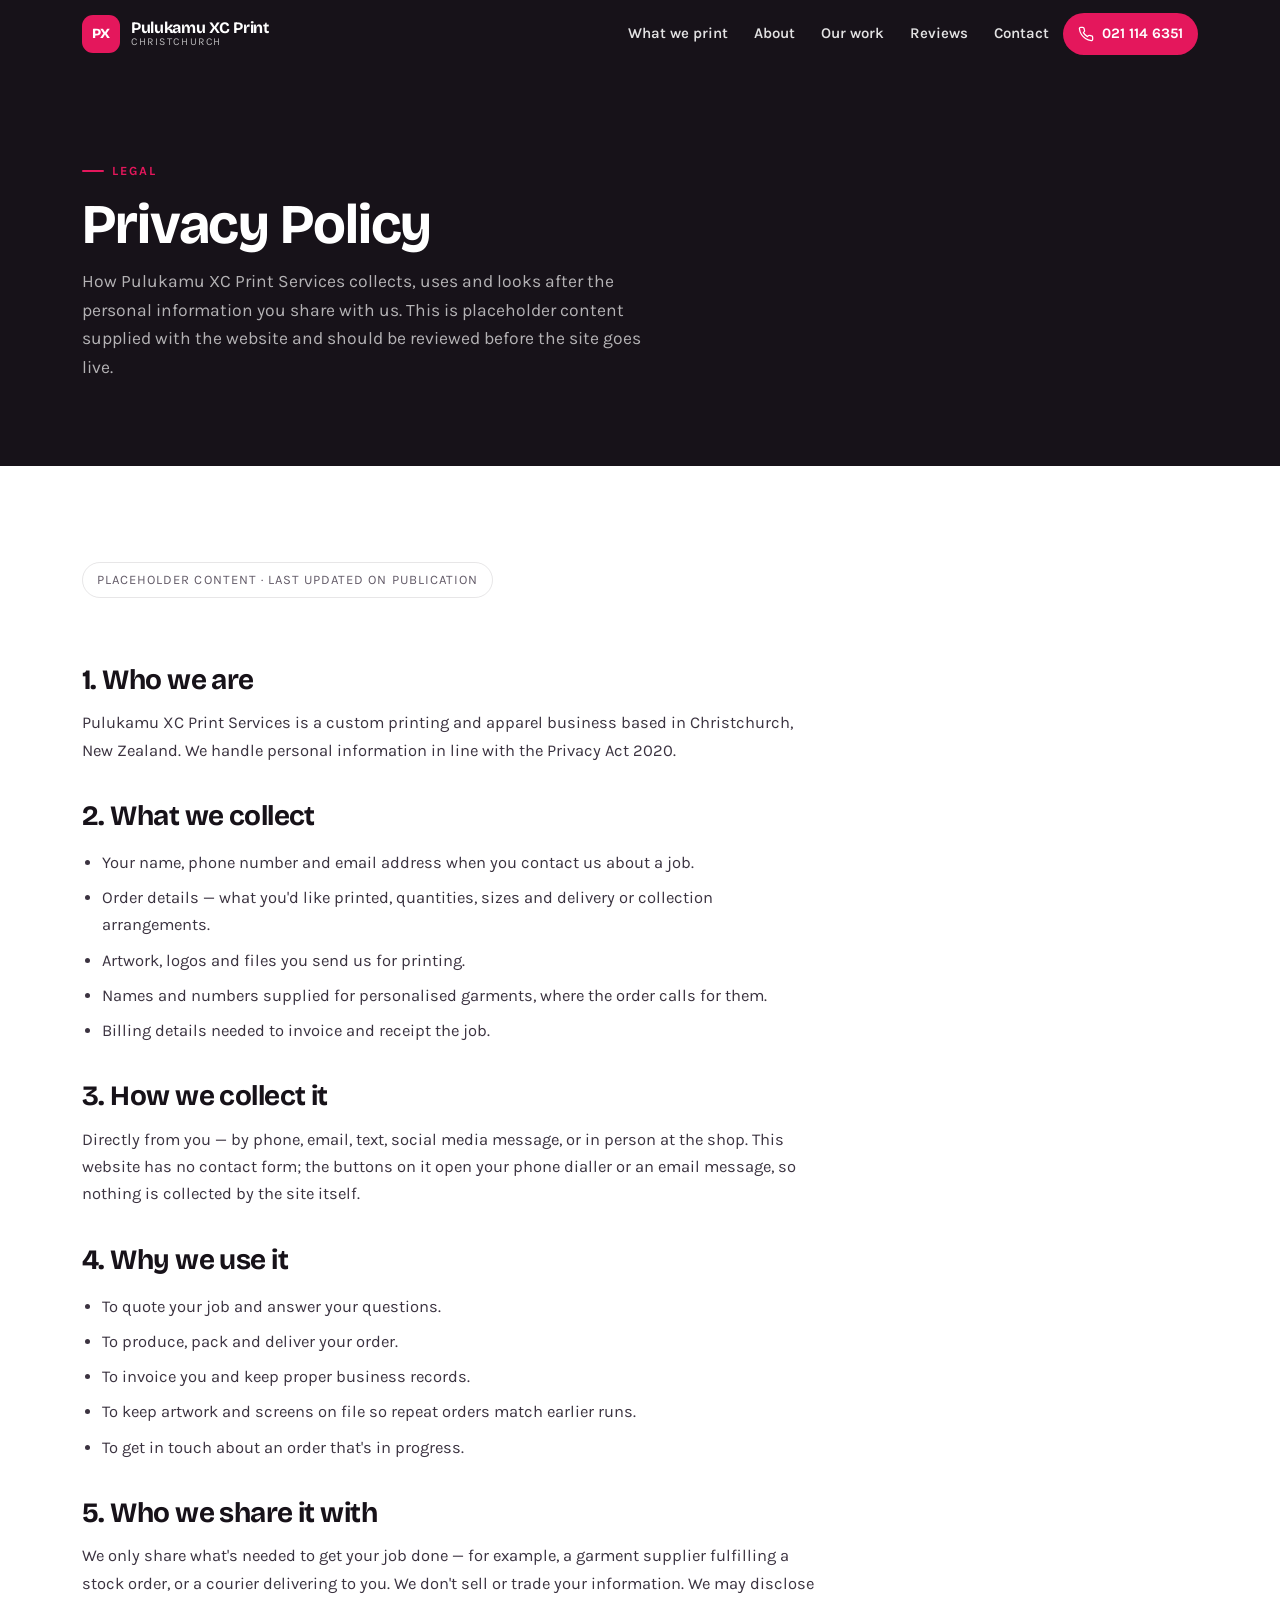
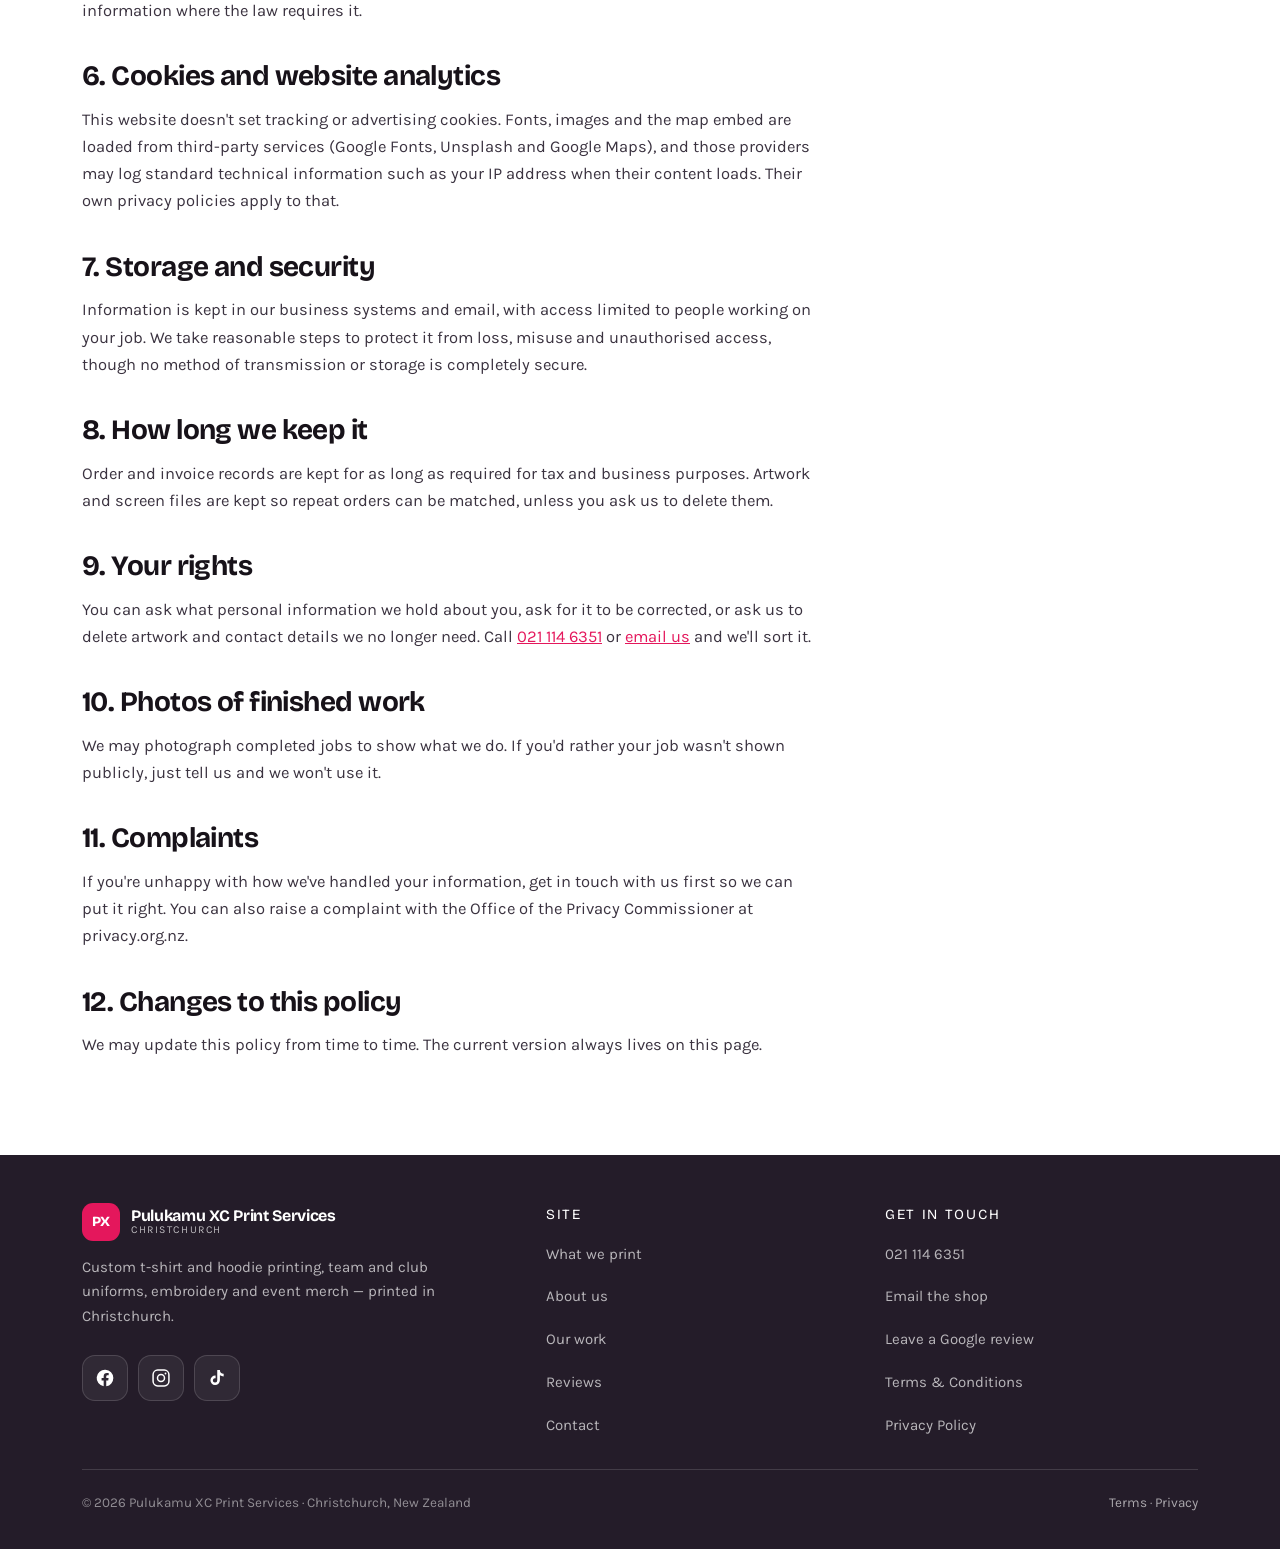
==== privacy.html @ b186e73e "Initial build: Pulukamu XC Print Services" ====
<!DOCTYPE html>
<html lang="en-NZ">
<head>
<meta charset="utf-8">
<meta name="viewport" content="width=device-width, initial-scale=1">
<title>Privacy Policy | Pulukamu XC Print Services, Christchurch</title>
<meta name="description" content="How Pulukamu XC Print Services in Christchurch collects, uses and looks after your personal information.">
<meta name="theme-color" content="#171219">
<meta name="robots" content="noindex">
<link rel="icon" href="data:image/svg+xml,%3Csvg xmlns='http://www.w3.org/2000/svg' viewBox='0 0 64 64'%3E%3Crect width='64' height='64' rx='16' fill='%23E4175C'/%3E%3Ctext x='32' y='41' font-family='Georgia,serif' font-size='26' font-weight='700' fill='white' text-anchor='middle'%3EPX%3C/text%3E%3C/svg%3E">
<link rel="preconnect" href="https://fonts.googleapis.com">
<link rel="preconnect" href="https://fonts.gstatic.com" crossorigin>
<link href="https://fonts.googleapis.com/css2?family=Bricolage+Grotesque:opsz,wght@12..96,600;12..96,700;12..96,800&family=Karla:wght@400;500;600;700&display=swap" rel="stylesheet">
<link rel="stylesheet" href="styles.css">
<noscript><style>#intro{display:none}.reveal{opacity:1!important;transform:none!important}</style></noscript>
</head>
<body>

<div id="intro" aria-hidden="true">
  <div class="intro__mark">
    <span class="brand__mark">PX</span>
    <span>Pulukamu XC Print Services</span>
  </div>
  <div class="intro__bar"></div>
</div>

<header class="nav">
  <div class="nav__inner">
    <a class="brand" href="index.html">
      <span class="brand__mark">PX</span>
      <span class="brand__txt">
        <span class="brand__name">Pulukamu XC Print</span>
        <span class="brand__sub">Christchurch</span>
      </span>
    </a>
    <span class="nav__spacer"></span>
    <nav class="nav__links" aria-label="Main">
      <a href="index.html#services">What we print</a>
      <a href="index.html#about">About</a>
      <a href="index.html#work">Our work</a>
      <a href="index.html#reviews">Reviews</a>
      <a href="index.html#contact">Contact</a>
    </nav>
    <a class="nav__call" href="tel:+6421146351" aria-label="Call Pulukamu XC Print Services on 021 114 6351">
      <svg viewBox="0 0 24 24" fill="none" stroke="currentColor" stroke-width="1.9" stroke-linecap="round" stroke-linejoin="round" aria-hidden="true"><path d="M22 16.9v3a2 2 0 0 1-2.2 2 19.8 19.8 0 0 1-8.6-3.1 19.5 19.5 0 0 1-6-6A19.8 19.8 0 0 1 2.1 4.2 2 2 0 0 1 4.1 2h3a2 2 0 0 1 2 1.7c.1 1 .4 1.9.7 2.8a2 2 0 0 1-.5 2.1L8.1 9.9a16 16 0 0 0 6 6l1.3-1.3a2 2 0 0 1 2.1-.4c.9.3 1.8.6 2.8.7a2 2 0 0 1 1.7 2z"/></svg>
      <span>021 114 6351</span>
    </a>
    <button class="burger" type="button" aria-label="Open menu" aria-expanded="false" aria-controls="mobile-menu">
      <svg class="icon-open" viewBox="0 0 24 24" fill="none" stroke="currentColor" stroke-width="2" stroke-linecap="round" aria-hidden="true"><path d="M3 6h18M3 12h18M3 18h18"/></svg>
      <svg class="icon-close" viewBox="0 0 24 24" fill="none" stroke="currentColor" stroke-width="2" stroke-linecap="round" aria-hidden="true"><path d="M18 6 6 18M6 6l12 12"/></svg>
    </button>
  </div>
</header>

<div class="mobile-menu" id="mobile-menu">
  <a class="mm-link" href="index.html#services">What we print</a>
  <a class="mm-link" href="index.html#about">About</a>
  <a class="mm-link" href="index.html#work">Our work</a>
  <a class="mm-link" href="index.html#reviews">Reviews</a>
  <a class="mm-link" href="index.html#contact">Contact</a>
  <a class="btn btn--accent btn--block" href="tel:+6421146351">Call 021 114 6351</a>
</div>

<main>
  <section class="page-head">
    <div class="wrap">
      <span class="eyebrow">Legal</span>
      <h1>Privacy Policy</h1>
      <p>How Pulukamu XC Print Services collects, uses and looks after the personal information you share with us. This is placeholder content supplied with the website and should be reviewed before the site goes live.</p>
    </div>
  </section>

  <section class="section section--paper">
    <div class="wrap">
      <div class="prose">
        <span class="updated">Placeholder content &middot; last updated on publication</span>

        <h2>1. Who we are</h2>
        <p>Pulukamu XC Print Services is a custom printing and apparel business based in Christchurch, New Zealand. We handle personal information in line with the Privacy Act 2020.</p>

        <h2>2. What we collect</h2>
        <ul>
          <li>Your name, phone number and email address when you contact us about a job.</li>
          <li>Order details — what you'd like printed, quantities, sizes and delivery or collection arrangements.</li>
          <li>Artwork, logos and files you send us for printing.</li>
          <li>Names and numbers supplied for personalised garments, where the order calls for them.</li>
          <li>Billing details needed to invoice and receipt the job.</li>
        </ul>

        <h2>3. How we collect it</h2>
        <p>Directly from you — by phone, email, text, social media message, or in person at the shop. This website has no contact form; the buttons on it open your phone dialler or an email message, so nothing is collected by the site itself.</p>

        <h2>4. Why we use it</h2>
        <ul>
          <li>To quote your job and answer your questions.</li>
          <li>To produce, pack and deliver your order.</li>
          <li>To invoice you and keep proper business records.</li>
          <li>To keep artwork and screens on file so repeat orders match earlier runs.</li>
          <li>To get in touch about an order that's in progress.</li>
        </ul>

        <h2>5. Who we share it with</h2>
        <p>We only share what's needed to get your job done — for example, a garment supplier fulfilling a stock order, or a courier delivering to you. We don't sell or trade your information. We may disclose information where the law requires it.</p>

        <h2>6. Cookies and website analytics</h2>
        <p>This website doesn't set tracking or advertising cookies. Fonts, images and the map embed are loaded from third-party services (Google Fonts, Unsplash and Google Maps), and those providers may log standard technical information such as your IP address when their content loads. Their own privacy policies apply to that.</p>

        <h2>7. Storage and security</h2>
        <p>Information is kept in our business systems and email, with access limited to people working on your job. We take reasonable steps to protect it from loss, misuse and unauthorised access, though no method of transmission or storage is completely secure.</p>

        <h2>8. How long we keep it</h2>
        <p>Order and invoice records are kept for as long as required for tax and business purposes. Artwork and screen files are kept so repeat orders can be matched, unless you ask us to delete them.</p>

        <h2>9. Your rights</h2>
        <p>You can ask what personal information we hold about you, ask for it to be corrected, or ask us to delete artwork and contact details we no longer need. Call <a href="tel:+6421146351">021 114 6351</a> or <a href="#" data-gmail data-user="PulukamuXCPrintServices" data-domain="gmail.com" data-su="Privacy%20request" data-body="Hi%20Tevita%2C%0A%0A">email us</a> and we'll sort it.</p>

        <h2>10. Photos of finished work</h2>
        <p>We may photograph completed jobs to show what we do. If you'd rather your job wasn't shown publicly, just tell us and we won't use it.</p>

        <h2>11. Complaints</h2>
        <p>If you're unhappy with how we've handled your information, get in touch with us first so we can put it right. You can also raise a complaint with the Office of the Privacy Commissioner at privacy.org.nz.</p>

        <h2>12. Changes to this policy</h2>
        <p>We may update this policy from time to time. The current version always lives on this page.</p>
      </div>
    </div>
  </section>
</main>

<footer class="footer">
  <div class="wrap">
    <div class="footer__top">
      <div>
        <a class="brand" href="index.html">
          <span class="brand__mark">PX</span>
          <span class="brand__txt">
            <span class="brand__name">Pulukamu XC Print Services</span>
            <span class="brand__sub">Christchurch</span>
          </span>
        </a>
        <p class="footer__blurb">Custom t-shirt and hoodie printing, team and club uniforms, embroidery and event merch — printed in Christchurch.</p>
        <div class="socials">
          <a class="social" href="https://www.facebook.com/search/top?q=Pulukamu%20XC%20Print%20Services" target="_blank" rel="noopener" aria-label="Find Pulukamu XC Print Services on Facebook">
            <svg viewBox="0 0 24 24" fill="currentColor" aria-hidden="true"><path d="M22 12a10 10 0 1 0-11.6 9.9v-7H7.9V12h2.5V9.8c0-2.5 1.5-3.9 3.8-3.9 1.1 0 2.2.2 2.2.2v2.5h-1.3c-1.2 0-1.6.8-1.6 1.6V12h2.8l-.4 2.9h-2.4v7A10 10 0 0 0 22 12z"/></svg>
          </a>
          <a class="social" href="https://www.instagram.com/explore/search/keyword/?q=Pulukamu%20XC%20Print%20Services" target="_blank" rel="noopener" aria-label="Find Pulukamu XC Print Services on Instagram">
            <svg viewBox="0 0 24 24" fill="none" stroke="currentColor" stroke-width="1.8" stroke-linecap="round" stroke-linejoin="round" aria-hidden="true"><rect x="2.5" y="2.5" width="19" height="19" rx="5.5"/><circle cx="12" cy="12" r="4.2"/><circle cx="17.4" cy="6.6" r="1.1" fill="currentColor" stroke="none"/></svg>
          </a>
          <a class="social" href="https://www.tiktok.com/search?q=Pulukamu%20XC%20Print%20Services" target="_blank" rel="noopener" aria-label="Find Pulukamu XC Print Services on TikTok">
            <svg viewBox="0 0 24 24" fill="currentColor" aria-hidden="true"><path d="M16.6 5.8a4.9 4.9 0 0 1-1.1-3.3h-3.2v12.3a2.6 2.6 0 1 1-2-2.5V9.1a5.7 5.7 0 1 0 5.2 5.7v-6a8 8 0 0 0 4.5 1.4V7a4.8 4.8 0 0 1-3.4-1.2z"/></svg>
          </a>
        </div>
      </div>
      <div>
        <div class="footer__ttl">Site</div>
        <div class="footer__links">
          <a href="index.html#services">What we print</a>
          <a href="index.html#about">About us</a>
          <a href="index.html#work">Our work</a>
          <a href="index.html#reviews">Reviews</a>
          <a href="index.html#contact">Contact</a>
        </div>
      </div>
      <div>
        <div class="footer__ttl">Get in touch</div>
        <div class="footer__links">
          <a href="tel:+6421146351">021 114 6351</a>
          <a href="#" data-gmail data-user="PulukamuXCPrintServices" data-domain="gmail.com" data-su="Print%20job%20enquiry" data-body="Hi%20Tevita%2C%0A%0A">Email the shop</a>
          <a href="https://www.google.com/maps/search/?api=1&amp;query=Pulukamu%20XC%20Print%20Services%20Christchurch" target="_blank" rel="noopener">Leave a Google review</a>
          <a href="terms.html">Terms &amp; Conditions</a>
          <a href="privacy.html">Privacy Policy</a>
        </div>
      </div>
    </div>
    <div class="footer__bottom">
      <span>&copy; <span data-year>2026</span> Pulukamu XC Print Services &middot; Christchurch, New Zealand</span>
      <span><a href="terms.html">Terms</a> &middot; <a href="privacy.html">Privacy</a></span>
    </div>
  </div>
</footer>

<script src="script.js"></script>
</body>
</html>
---- styles.css ----
/* ==========================================================================
   Pulukamu XC Print Services — Christchurch
   Archetype: Fresh  ·  Fonts: Bricolage Grotesque + Karla  ·  Accent: ink magenta
   ========================================================================== */

:root {
  --ink:        #171219;
  --ink-2:      #241C29;
  --ink-3:      #342A39;
  --bone:       #F6F1EA;
  --paper:      #FFFFFF;
  --accent:     #E4175C;
  --accent-dk:  #B7104A;
  --accent-soft:rgba(228, 23, 92, 0.10);
  --muted:      #635B68;
  --muted-on-dk:rgba(255, 255, 255, 0.68);
  --line:       rgba(23, 18, 25, 0.10);
  --line-dk:    rgba(255, 255, 255, 0.14);
  --radius:     18px;
  --radius-sm:  12px;
  --radius-lg:  26px;
  --shadow:     0 1px 2px rgba(23,18,25,.04), 0 12px 32px -18px rgba(23,18,25,.28);
  --shadow-lg:  0 2px 4px rgba(23,18,25,.05), 0 34px 64px -30px rgba(23,18,25,.42);
  --maxw:       1180px;
  --nav-h:      68px;
  --ease:       cubic-bezier(.2,.7,.25,1);
}

*, *::before, *::after { box-sizing: border-box; }

html {
  scroll-behavior: smooth;
  scroll-padding-top: calc(var(--nav-h) + 12px);
  -webkit-text-size-adjust: 100%;
}

body {
  margin: 0;
  background: var(--bone);
  color: var(--ink);
  font-family: "Karla", "Helvetica Neue", Arial, sans-serif;
  font-size: 17px;
  line-height: 1.65;
  overflow-x: hidden;
  -webkit-font-smoothing: antialiased;
}

img {
  max-width: 100%;
  display: block;
  image-orientation: from-image;
}

a { color: inherit; }

h1, h2, h3, h4 {
  font-family: "Bricolage Grotesque", "Bricolage Grotesque Fallback", Georgia, serif;
  font-weight: 700;
  line-height: 1.06;
  letter-spacing: -0.02em;
  margin: 0 0 .5em;
  text-wrap: balance;
}

p { margin: 0 0 1.1em; }
p:last-child { margin-bottom: 0; }

.wrap {
  width: 100%;
  max-width: var(--maxw);
  margin-inline: auto;
  padding-inline: 20px;
}

.section { padding: 68px 0; }
.section--bone  { background: var(--bone); }
.section--paper { background: var(--paper); }
.section--ink   { background: var(--ink); color: #fff; }

.eyebrow {
  display: inline-flex;
  align-items: center;
  gap: 8px;
  font-size: 12.5px;
  font-weight: 700;
  letter-spacing: .16em;
  text-transform: uppercase;
  color: var(--accent);
  margin-bottom: 14px;
}
.eyebrow::before {
  content: "";
  width: 22px;
  height: 2px;
  background: var(--accent);
  border-radius: 2px;
}
.section--ink .eyebrow { color: #FF7BA5; }
.section--ink .eyebrow::before { background: #FF7BA5; }

.h-sec { font-size: clamp(29px, 6.6vw, 45px); }
.lede {
  font-size: 17px;
  color: var(--muted);
  max-width: 60ch;
}
.section--ink .lede { color: var(--muted-on-dk); }

/* ---------- Buttons ---------- */
.btn {
  display: inline-flex;
  align-items: center;
  justify-content: center;
  gap: 10px;
  min-height: 50px;
  padding: 13px 22px;
  border-radius: 999px;
  font-family: "Karla", sans-serif;
  font-size: 16px;
  font-weight: 700;
  letter-spacing: .01em;
  text-decoration: none;
  border: 1.5px solid transparent;
  cursor: pointer;
  transition: transform .25s var(--ease), background-color .25s var(--ease),
              border-color .25s var(--ease), color .25s var(--ease), box-shadow .25s var(--ease);
}
.btn svg { width: 19px; height: 19px; flex: none; }
.btn:hover { transform: translateY(-2px); }

.btn--accent { background: var(--accent); color: #fff; box-shadow: 0 14px 30px -14px rgba(228,23,92,.75); }
.btn--accent:hover { background: var(--accent-dk); }

.btn--ink { background: var(--ink); color: #fff; }
.btn--ink:hover { background: var(--ink-2); }

.btn--ghost { background: transparent; border-color: var(--line); color: var(--ink); }
.btn--ghost:hover { border-color: var(--ink); background: rgba(23,18,25,.04); }

.btn--glass {
  background: rgba(255,255,255,.10);
  border-color: rgba(255,255,255,.42);
  color: #fff;
  backdrop-filter: blur(9px);
  -webkit-backdrop-filter: blur(9px);
}
.btn--glass:hover { background: rgba(255,255,255,.2); }

.btn--white { background: #fff; color: var(--ink); }
.btn--white:hover { background: #fff; box-shadow: 0 16px 32px -16px rgba(0,0,0,.6); }

.btn--lg { min-height: 58px; font-size: 17px; padding: 16px 26px; }
.btn--block { width: 100%; }

/* ---------- Nav ---------- */
.nav {
  position: fixed;
  inset: 0 0 auto 0;
  z-index: 60;
  height: var(--nav-h);
  display: flex;
  align-items: center;
  background: rgba(23,18,25,0);
  transition: background-color .35s var(--ease), box-shadow .35s var(--ease), border-color .35s var(--ease);
  border-bottom: 1px solid transparent;
}
.nav.is-solid {
  background: rgba(255,255,255,.94);
  backdrop-filter: blur(14px);
  -webkit-backdrop-filter: blur(14px);
  border-bottom-color: var(--line);
  box-shadow: 0 10px 30px -24px rgba(23,18,25,.9);
}
.nav__inner {
  width: 100%;
  max-width: var(--maxw);
  margin-inline: auto;
  padding-inline: 20px;
  display: flex;
  align-items: center;
  gap: 14px;
}
.brand {
  display: flex;
  align-items: center;
  gap: 11px;
  text-decoration: none;
  color: #fff;
  transition: color .35s var(--ease);
  min-width: 0;
}
.nav.is-solid .brand { color: var(--ink); }
.brand__mark {
  width: 38px;
  height: 38px;
  flex: none;
  border-radius: 11px;
  background: var(--accent);
  color: #fff;
  display: grid;
  place-items: center;
  font-family: "Bricolage Grotesque", serif;
  font-weight: 800;
  font-size: 14px;
  letter-spacing: -.02em;
}
.brand__txt { display: flex; flex-direction: column; line-height: 1.05; min-width: 0; }
.brand__name {
  font-family: "Bricolage Grotesque", serif;
  font-weight: 700;
  font-size: 16px;
  letter-spacing: -.02em;
  white-space: nowrap;
  overflow: hidden;
  text-overflow: ellipsis;
}
.brand__sub {
  font-size: 10.5px;
  letter-spacing: .15em;
  text-transform: uppercase;
  opacity: .7;
  white-space: nowrap;
}
.nav__spacer { flex: 1; }
.nav__links { display: none; }
.nav__call {
  display: inline-flex;
  align-items: center;
  gap: 8px;
  min-height: 42px;
  padding: 8px 15px;
  border-radius: 999px;
  background: var(--accent);
  color: #fff;
  font-weight: 700;
  font-size: 14.5px;
  text-decoration: none;
  white-space: nowrap;
  transition: background-color .25s var(--ease), transform .25s var(--ease);
}
.nav__call:hover { background: var(--accent-dk); transform: translateY(-1px); }
.nav__call svg { width: 16px; height: 16px; }
.nav__call span { display: none; }

.burger {
  width: 44px;
  height: 44px;
  flex: none;
  display: grid;
  place-items: center;
  border: 1px solid rgba(255,255,255,.35);
  border-radius: 12px;
  background: rgba(255,255,255,.08);
  color: #fff;
  cursor: pointer;
  transition: border-color .3s var(--ease), color .3s var(--ease), background-color .3s var(--ease);
}
.nav.is-solid .burger { color: var(--ink); border-color: var(--line); background: transparent; }
.burger svg { width: 20px; height: 20px; }
.burger .icon-close { display: none; }
.burger.is-open .icon-open { display: none; }
.burger.is-open .icon-close { display: block; }

.mobile-menu {
  position: fixed;
  top: var(--nav-h);
  left: 0;
  right: 0;
  z-index: 55;
  background: var(--paper);
  border-bottom: 1px solid var(--line);
  box-shadow: var(--shadow-lg);
  padding: 10px 20px 22px;
  display: none;
}
.mobile-menu.is-open { display: block; animation: menuIn .3s var(--ease) both; }
@keyframes menuIn { from { opacity: 0; transform: translateY(-10px); } to { opacity: 1; transform: none; } }
.mobile-menu a.mm-link {
  display: block;
  padding: 14px 4px;
  font-family: "Bricolage Grotesque", serif;
  font-weight: 600;
  font-size: 19px;
  text-decoration: none;
  border-bottom: 1px solid var(--line);
}
.mobile-menu .btn { margin-top: 18px; }

/* ---------- Hero ---------- */
.hero {
  position: relative;
  min-height: 100svh;
  background: var(--ink);
  display: flex;
  align-items: flex-end;
  overflow: hidden;
  padding: calc(var(--nav-h) + 42px) 0 46px;
}
.hero__slides { position: absolute; inset: 0; }
.hero__slide {
  position: absolute;
  inset: 0;
  opacity: 0;
  transition: opacity 1.6s var(--ease);
  will-change: opacity;
}
.hero__slide.is-active { opacity: 1; }
.hero__slide img {
  width: 100%;
  height: 100%;
  object-fit: cover;
  filter: saturate(.92) contrast(1.06);
  transform: scale(1.05);
}
.hero__scrim {
  position: absolute;
  inset: 0;
  background:
    linear-gradient(180deg, rgba(23,18,25,.72) 0%, rgba(23,18,25,.42) 34%, rgba(23,18,25,.82) 100%),
    linear-gradient(90deg, rgba(23,18,25,.55) 0%, rgba(23,18,25,.15) 70%);
}
.hero__inner { position: relative; z-index: 2; width: 100%; }
.hero__eyebrow {
  display: inline-flex;
  align-items: center;
  gap: 9px;
  font-size: 11.5px;
  font-weight: 700;
  letter-spacing: .18em;
  text-transform: uppercase;
  color: #fff;
  background: rgba(255,255,255,.12);
  border: 1px solid rgba(255,255,255,.26);
  backdrop-filter: blur(8px);
  -webkit-backdrop-filter: blur(8px);
  padding: 8px 14px;
  border-radius: 999px;
  margin-bottom: 20px;
}
.hero__eyebrow i {
  width: 7px; height: 7px; border-radius: 50%;
  background: var(--accent); flex: none;
  box-shadow: 0 0 0 4px rgba(228,23,92,.28);
}
.hero h1 {
  color: #fff;
  font-size: clamp(35px, 9.2vw, 74px);
  max-width: 15ch;
  margin-bottom: 18px;
}
.hero h1 em { font-style: normal; color: #FF7BA5; }
.hero__sub {
  color: rgba(255,255,255,.86);
  font-size: 17px;
  max-width: 52ch;
  margin-bottom: 26px;
}
.hero__cta { display: flex; flex-wrap: wrap; gap: 12px; }
.hero__cta .btn { flex: 1 1 220px; }

.rating {
  margin-top: 26px;
  display: inline-flex;
  align-items: center;
  gap: 14px;
  padding: 13px 18px;
  border-radius: var(--radius);
  background: rgba(255,255,255,.11);
  border: 1px solid rgba(255,255,255,.26);
  backdrop-filter: blur(12px);
  -webkit-backdrop-filter: blur(12px);
  max-width: 100%;
}
.rating__stars { display: flex; gap: 2px; color: #FFC53D; flex: none; }
.rating__stars svg { width: 16px; height: 16px; }
.rating__txt { color: #fff; font-size: 13.5px; line-height: 1.4; min-width: 0; }
.rating__txt b { font-size: 15px; }
.rating__txt span { display: block; color: rgba(255,255,255,.66); font-size: 12px; }

.hero__scroll {
  position: absolute;
  right: 20px;
  bottom: 46px;
  z-index: 2;
  display: none;
  writing-mode: vertical-rl;
  color: rgba(255,255,255,.6);
  font-size: 11px;
  letter-spacing: .22em;
  text-transform: uppercase;
  text-decoration: none;
}

/* ---------- Trust strip ---------- */
.trust { background: var(--paper); border-bottom: 1px solid var(--line); padding: 34px 0; }
.trust__grid { display: grid; gap: 24px; }
.trust__item { display: flex; gap: 14px; align-items: flex-start; }
.trust__ico {
  width: 42px; height: 42px; flex: none;
  border-radius: 12px;
  background: var(--accent-soft);
  color: var(--accent);
  display: grid; place-items: center;
}
.trust__ico svg { width: 21px; height: 21px; }
.trust__item h3 { font-size: 17px; margin-bottom: 3px; }
.trust__item p { font-size: 15px; color: var(--muted); margin: 0; }

/* ---------- Section head ---------- */
.sec-head { margin-bottom: 34px; max-width: 62ch; }

/* ---------- Services ---------- */
.cards { display: grid; gap: 18px; }
.card {
  background: var(--paper);
  border: 1px solid var(--line);
  border-radius: var(--radius-lg);
  overflow: hidden;
  box-shadow: var(--shadow);
  transition: transform .35s var(--ease), box-shadow .35s var(--ease), border-color .35s var(--ease);
  display: flex;
  flex-direction: column;
}
.card:hover { transform: translateY(-5px); box-shadow: var(--shadow-lg); border-color: rgba(228,23,92,.28); }
.card__media { position: relative; aspect-ratio: 3 / 2; overflow: hidden; background: var(--ink-2); }
.card__media img {
  width: 100%; height: 100%;
  object-fit: cover;
  filter: saturate(.92) contrast(1.06);
  transition: transform .7s var(--ease);
}
.card:hover .card__media img { transform: scale(1.06); }
.card__ico {
  position: absolute;
  left: 14px; bottom: 14px;
  width: 42px; height: 42px;
  border-radius: 12px;
  background: rgba(255,255,255,.94);
  color: var(--accent);
  display: grid; place-items: center;
  box-shadow: 0 8px 20px -10px rgba(0,0,0,.6);
}
.card__ico svg { width: 21px; height: 21px; }
.card__body { padding: 20px 20px 22px; flex: 1; }
.card__body h3 { font-size: 20px; margin-bottom: 8px; }
.card__body p { font-size: 15.5px; color: var(--muted); margin: 0; }

/* ---------- About ---------- */
.split { display: grid; gap: 30px; align-items: center; }
.figure { position: relative; }
.figure img {
  width: 100%;
  aspect-ratio: 4 / 3;
  object-fit: cover;
  border-radius: var(--radius-lg);
  filter: saturate(.92) contrast(1.06);
}
.figure__tag {
  position: absolute;
  left: 16px; bottom: 16px;
  background: var(--accent);
  color: #fff;
  font-size: 12.5px;
  font-weight: 700;
  letter-spacing: .1em;
  text-transform: uppercase;
  padding: 9px 15px;
  border-radius: 999px;
  box-shadow: 0 14px 28px -14px rgba(228,23,92,.9);
}
.checklist { list-style: none; margin: 22px 0 26px; padding: 0; display: grid; gap: 13px; }
.checklist li { display: flex; gap: 12px; align-items: flex-start; font-size: 16px; }
.checklist svg {
  width: 21px; height: 21px; flex: none; margin-top: 2px; color: var(--accent);
}

/* ---------- Gallery (masonry, natural ratios) ---------- */
.masonry { column-count: 1; column-gap: 16px; }
.masonry img {
  width: 100%;
  height: auto;
  display: block;
  break-inside: avoid;
  margin-bottom: 16px;
  border-radius: var(--radius);
  filter: saturate(.92) contrast(1.06);
  transition: transform .5s var(--ease), filter .5s var(--ease);
}
.masonry img:hover { transform: translateY(-4px); filter: saturate(1) contrast(1.06); }

/* ---------- Crew ---------- */
.badge-note {
  display: inline-block;
  font-size: 12px;
  font-weight: 700;
  letter-spacing: .1em;
  text-transform: uppercase;
  color: var(--muted);
  background: rgba(23,18,25,.06);
  border: 1px solid var(--line);
  padding: 6px 12px;
  border-radius: 999px;
  margin-top: 14px;
}
.crew { display: grid; gap: 16px; }
.crew__card {
  background: var(--paper);
  border: 1px solid var(--line);
  border-radius: var(--radius-lg);
  padding: 26px 22px;
  text-align: center;
  box-shadow: var(--shadow);
  transition: transform .35s var(--ease), box-shadow .35s var(--ease);
}
.crew__card:hover { transform: translateY(-4px); box-shadow: var(--shadow-lg); }
.crew__avatar {
  width: 76px; height: 76px;
  margin: 0 auto 16px;
  border-radius: 50%;
  background: var(--ink);
  color: #fff;
  display: grid; place-items: center;
  font-family: "Bricolage Grotesque", serif;
  font-weight: 700;
  font-size: 24px;
  letter-spacing: -.02em;
  box-shadow: 0 0 0 3px var(--paper), 0 0 0 5px var(--accent);
}
.crew__card h3 { font-size: 19px; margin-bottom: 4px; }
.crew__role {
  font-size: 12px; font-weight: 700; letter-spacing: .12em; text-transform: uppercase;
  color: var(--accent); margin-bottom: 10px;
}
.crew__card p { font-size: 15px; color: var(--muted); margin: 0; }

/* ---------- Reviews ---------- */
.reviews { display: grid; gap: 16px; }
.review {
  background: var(--paper);
  border: 1px solid var(--line);
  border-radius: var(--radius-lg);
  padding: 24px 22px;
  box-shadow: var(--shadow);
  display: flex;
  flex-direction: column;
  gap: 12px;
}
.review__stars { display: flex; gap: 2px; color: #FFC53D; }
.review__stars svg { width: 17px; height: 17px; }
.review p { font-size: 16px; margin: 0; }
.review__who { display: flex; align-items: center; gap: 12px; margin-top: auto; padding-top: 6px; }
.review__ini {
  width: 42px; height: 42px; flex: none;
  border-radius: 50%;
  background: var(--accent-soft);
  color: var(--accent);
  display: grid; place-items: center;
  font-family: "Bricolage Grotesque", serif;
  font-weight: 700;
  font-size: 15px;
}
.review__who b { display: block; font-size: 15px; }
/* the suburb line only — scoped so it can't win over .review__ini above */
.review__who span span { display: block; font-size: 13px; color: var(--muted); }
.reviews__actions { margin-top: 26px; display: flex; flex-wrap: wrap; gap: 12px; }

/* ---------- Review banner ---------- */
.banner {
  background: var(--ink);
  color: #fff;
  padding: 54px 0;
  position: relative;
  overflow: hidden;
}
.banner::after {
  content: "";
  position: absolute;
  right: -120px; top: -120px;
  width: 320px; height: 320px;
  border-radius: 50%;
  background: radial-gradient(circle, rgba(228,23,92,.34), transparent 68%);
  pointer-events: none;
}
.banner__inner { position: relative; z-index: 1; display: grid; gap: 22px; align-items: center; }
.banner h2 { font-size: clamp(26px, 6vw, 38px); margin-bottom: 8px; }
.banner p { color: var(--muted-on-dk); margin: 0; font-size: 16px; }

/* ---------- Contact ---------- */
.contact__grid { display: grid; gap: 30px; }
.info { list-style: none; margin: 26px 0 0; padding: 0; display: grid; gap: 16px; }
.info li { display: flex; gap: 14px; align-items: flex-start; }
.info__ico {
  width: 42px; height: 42px; flex: none;
  border-radius: 12px;
  background: rgba(255,255,255,.08);
  border: 1px solid var(--line-dk);
  color: #FF7BA5;
  display: grid; place-items: center;
}
.info__ico svg { width: 20px; height: 20px; }
.info b { display: block; font-size: 12px; letter-spacing: .12em; text-transform: uppercase; color: var(--muted-on-dk); font-weight: 700; }
.info a, .info span.info__val { font-size: 17px; text-decoration: none; color: #fff; word-break: break-word; }
.info a:hover { color: #FF7BA5; }

.socials { display: flex; gap: 10px; margin-top: 26px; flex-wrap: wrap; }
.social {
  width: 46px; height: 46px;
  display: grid; place-items: center;
  border-radius: 13px;
  border: 1px solid var(--line-dk);
  background: rgba(255,255,255,.06);
  color: #fff;
  transition: background-color .25s var(--ease), transform .25s var(--ease), border-color .25s var(--ease);
}
.social:hover { background: var(--accent); border-color: var(--accent); transform: translateY(-2px); }
.social svg { width: 20px; height: 20px; }

.contact__card {
  background: rgba(255,255,255,.06);
  border: 1px solid var(--line-dk);
  border-radius: var(--radius-lg);
  padding: 26px 22px;
  backdrop-filter: blur(6px);
  -webkit-backdrop-filter: blur(6px);
}
.contact__card h3 { font-size: 22px; margin-bottom: 8px; }
.contact__card > p { color: var(--muted-on-dk); font-size: 15.5px; margin-bottom: 22px; }
.contact__card .btn + .btn { margin-top: 12px; }
.contact__note { font-size: 13.5px; color: rgba(255,255,255,.5); margin-top: 18px; }

/* ---------- Map ---------- */
.map { padding: 0 0 68px; background: var(--ink); }
.map__frame {
  width: 100%;
  border-radius: var(--radius-lg);
  overflow: hidden;
  border: 1px solid var(--line-dk);
  line-height: 0;
  box-shadow: var(--shadow-lg);
}
.map__frame iframe { width: 100%; height: 330px; border: 0; display: block; filter: saturate(.9); }

/* ---------- Footer ---------- */
.footer { background: var(--ink-2); color: #fff; padding: 48px 0 34px; }
.footer__top { display: grid; gap: 26px; padding-bottom: 28px; border-bottom: 1px solid var(--line-dk); }
.footer .brand { color: #fff; }
.footer__blurb { color: var(--muted-on-dk); font-size: 15px; max-width: 46ch; margin-top: 14px; }
.footer__links { display: grid; gap: 10px; }
.footer__links a {
  color: var(--muted-on-dk);
  text-decoration: none;
  font-size: 15px;
  display: inline-block;
  padding: 4px 0;
  transition: color .2s var(--ease);
}
.footer__links a:hover { color: #fff; }
.footer__ttl { font-family: "Bricolage Grotesque", serif; font-size: 14px; letter-spacing: .12em; text-transform: uppercase; margin-bottom: 12px; color: #fff; }
.footer__bottom {
  padding-top: 22px;
  display: flex;
  flex-wrap: wrap;
  gap: 12px;
  justify-content: space-between;
  align-items: center;
  font-size: 13.5px;
  color: rgba(255,255,255,.5);
}
.footer__bottom a { color: rgba(255,255,255,.62); text-decoration: none; }
.footer__bottom a:hover { color: #fff; }

/* ---------- Legal pages ---------- */
.page-head {
  background: var(--ink);
  color: #fff;
  padding: calc(var(--nav-h) + 56px) 0 56px;
}
.page-head h1 { font-size: clamp(32px, 8vw, 56px); margin-bottom: 12px; }
.page-head p { color: var(--muted-on-dk); max-width: 58ch; margin: 0; }
.prose { max-width: 74ch; }
.prose h2 { font-size: clamp(22px, 4.6vw, 28px); margin-top: 38px; }
.prose h2:first-child { margin-top: 0; }
.prose p, .prose li { color: #3B3340; font-size: 16.5px; }
.prose ul { padding-left: 20px; display: grid; gap: 8px; margin-bottom: 1.1em; }
.prose a { color: var(--accent); }
.prose .updated {
  display: inline-block;
  font-size: 13px;
  letter-spacing: .08em;
  text-transform: uppercase;
  color: var(--muted);
  border: 1px solid var(--line);
  border-radius: 999px;
  padding: 6px 14px;
  margin-bottom: 30px;
}

/* ---------- Intro overlay + reveal ---------- */
#intro {
  position: fixed;
  inset: 0;
  z-index: 999;
  background: var(--ink);
  display: grid;
  place-items: center;
  transition: opacity .7s var(--ease), visibility .7s var(--ease);
}
#intro.is-done { opacity: 0; visibility: hidden; }
.intro__mark {
  display: flex;
  align-items: center;
  gap: 13px;
  color: #fff;
  animation: introPop .9s var(--ease) both;
}
.intro__mark .brand__mark { width: 48px; height: 48px; border-radius: 14px; font-size: 17px; }
.intro__mark span {
  font-family: "Bricolage Grotesque", serif;
  font-weight: 700;
  font-size: clamp(19px, 5vw, 26px);
  letter-spacing: -.02em;
}
.intro__bar {
  position: absolute;
  bottom: 0; left: 0;
  height: 3px;
  width: 0;
  background: var(--accent);
  animation: introBar 1.1s var(--ease) forwards;
}
@keyframes introPop { from { opacity: 0; transform: translateY(14px) scale(.96); } to { opacity: 1; transform: none; } }
@keyframes introBar { to { width: 100%; } }

.reveal { opacity: 0; transform: translateY(26px); transition: opacity .8s var(--ease), transform .8s var(--ease); }
.reveal.is-in { opacity: 1; transform: none; }
.reveal[data-d="1"] { transition-delay: .08s; }
.reveal[data-d="2"] { transition-delay: .16s; }
.reveal[data-d="3"] { transition-delay: .24s; }
.reveal[data-d="4"] { transition-delay: .32s; }
.reveal[data-d="5"] { transition-delay: .40s; }

.hero .reveal { transition-duration: .95s; }

/* ---------- Breakpoints ---------- */
@media (min-width: 600px) {
  .trust__grid { grid-template-columns: repeat(2, 1fr); gap: 26px 30px; }
  .cards { grid-template-columns: repeat(2, 1fr); }
  .crew { grid-template-columns: repeat(2, 1fr); }
  .reviews { grid-template-columns: repeat(2, 1fr); }
  .masonry { column-count: 2; }
  .hero__cta .btn { flex: 0 0 auto; }
  .nav__call span { display: inline; }
  .footer__top { grid-template-columns: 1.4fr 1fr 1fr; }
}

@media (min-width: 900px) {
  body { font-size: 17.5px; }
  .section { padding: 96px 0; }
  .wrap, .nav__inner { padding-inline: 32px; }
  .trust { padding: 44px 0; }
  .trust__grid { grid-template-columns: repeat(3, 1fr); }
  .cards { grid-template-columns: repeat(3, 1fr); gap: 22px; }
  .crew { grid-template-columns: repeat(3, 1fr); }
  .masonry { column-count: 3; column-gap: 18px; }
  .masonry img { margin-bottom: 18px; }
  .split { grid-template-columns: 1fr 1fr; gap: 56px; }
  .split--flip .figure { order: 2; }
  .contact__grid { grid-template-columns: 1.05fr .95fr; gap: 52px; }
  .banner__inner { grid-template-columns: 1.4fr auto; gap: 34px; }
  .map__frame iframe { height: 420px; }
  .hero { align-items: center; padding-top: calc(var(--nav-h) + 60px); }
  .hero__scroll { display: block; }
  .burger { display: none; }
  .mobile-menu { display: none !important; }
  .nav__links { display: flex; align-items: center; gap: 26px; }
  .nav__links a {
    color: rgba(255,255,255,.88);
    text-decoration: none;
    font-size: 15px;
    font-weight: 600;
    position: relative;
    transition: color .25s var(--ease);
  }
  .nav.is-solid .nav__links a { color: var(--ink); }
  .nav__links a::after {
    content: "";
    position: absolute;
    left: 0; bottom: -6px;
    width: 0; height: 2px;
    background: var(--accent);
    border-radius: 2px;
    transition: width .28s var(--ease);
  }
  .nav__links a:hover::after { width: 100%; }
  .page-head { padding: calc(var(--nav-h) + 84px) 0 84px; }
}

@media (min-width: 1100px) {
  .reviews { grid-template-columns: repeat(4, 1fr); }
}

@media (prefers-reduced-motion: reduce) {
  html { scroll-behavior: auto; }
  *, *::before, *::after {
    animation-duration: .01ms !important;
    animation-iteration-count: 1 !important;
    transition-duration: .01ms !important;
  }
  .reveal { opacity: 1; transform: none; }
  .intro__bar { width: 100%; }
}
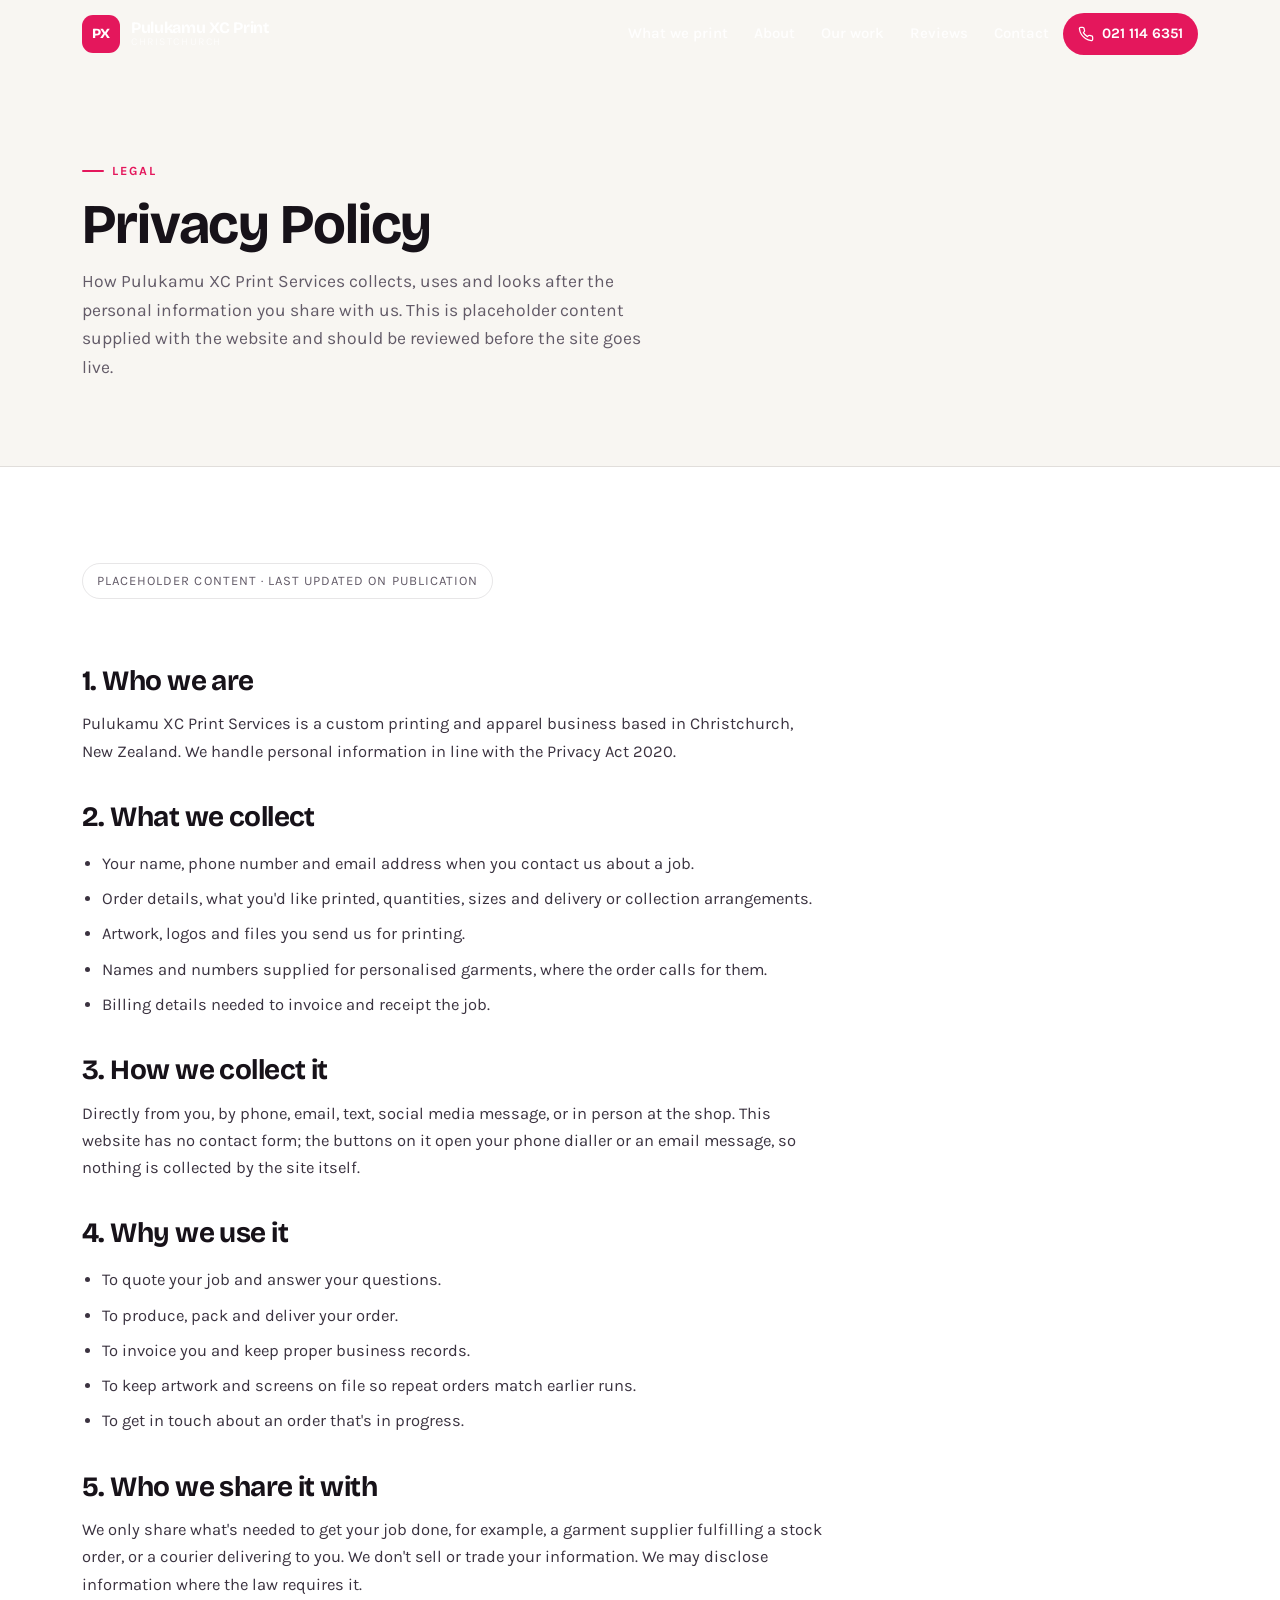
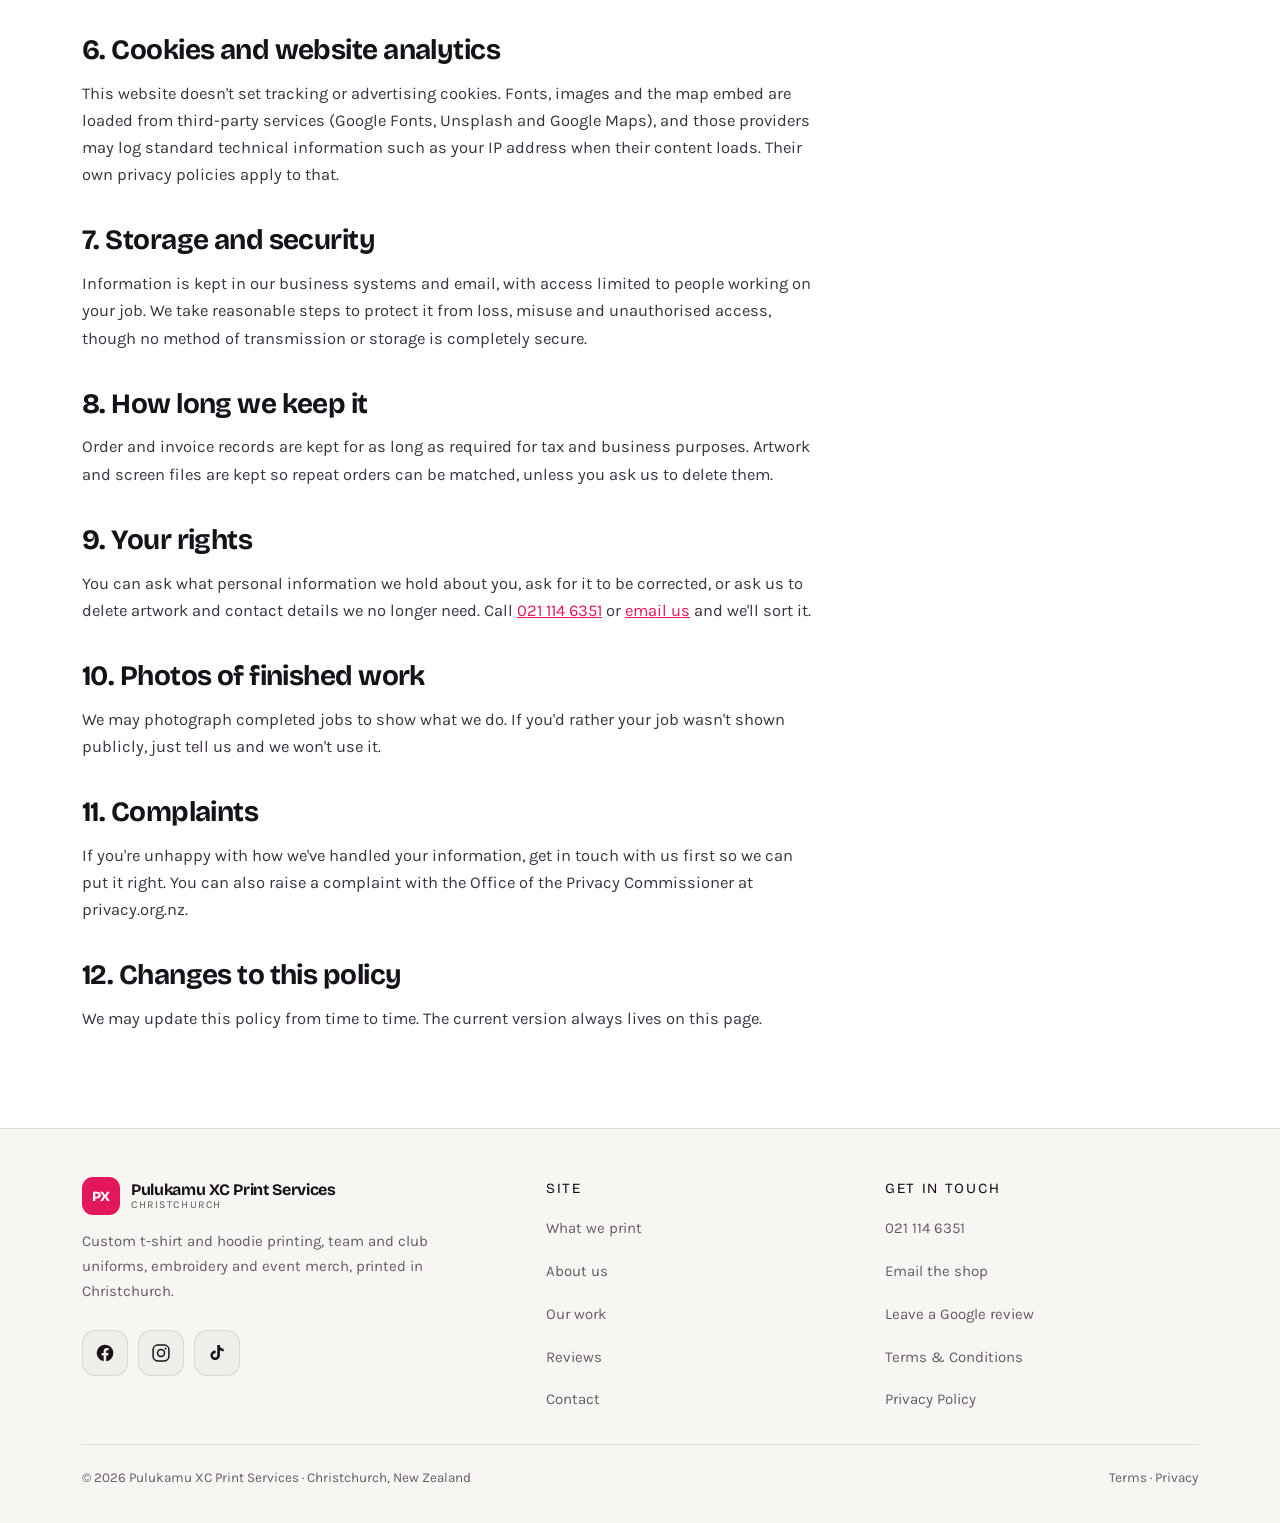
==== commit b74d44cd: "White theme, real drinkware photos, taste-skill cleanups Co-Authored-By: Claude Fable 5 <noreply@ant" ====
--- a/privacy.html
+++ b/privacy.html
@@ -81,14 +81,14 @@
         <h2>2. What we collect</h2>
         <ul>
           <li>Your name, phone number and email address when you contact us about a job.</li>
-          <li>Order details — what you'd like printed, quantities, sizes and delivery or collection arrangements.</li>
+          <li>Order details, what you'd like printed, quantities, sizes and delivery or collection arrangements.</li>
           <li>Artwork, logos and files you send us for printing.</li>
           <li>Names and numbers supplied for personalised garments, where the order calls for them.</li>
           <li>Billing details needed to invoice and receipt the job.</li>
         </ul>
 
         <h2>3. How we collect it</h2>
-        <p>Directly from you — by phone, email, text, social media message, or in person at the shop. This website has no contact form; the buttons on it open your phone dialler or an email message, so nothing is collected by the site itself.</p>
+        <p>Directly from you, by phone, email, text, social media message, or in person at the shop. This website has no contact form; the buttons on it open your phone dialler or an email message, so nothing is collected by the site itself.</p>
 
         <h2>4. Why we use it</h2>
         <ul>
@@ -100,7 +100,7 @@
         </ul>
 
         <h2>5. Who we share it with</h2>
-        <p>We only share what's needed to get your job done — for example, a garment supplier fulfilling a stock order, or a courier delivering to you. We don't sell or trade your information. We may disclose information where the law requires it.</p>
+        <p>We only share what's needed to get your job done, for example, a garment supplier fulfilling a stock order, or a courier delivering to you. We don't sell or trade your information. We may disclose information where the law requires it.</p>
 
         <h2>6. Cookies and website analytics</h2>
         <p>This website doesn't set tracking or advertising cookies. Fonts, images and the map embed are loaded from third-party services (Google Fonts, Unsplash and Google Maps), and those providers may log standard technical information such as your IP address when their content loads. Their own privacy policies apply to that.</p>
@@ -138,7 +138,7 @@
             <span class="brand__sub">Christchurch</span>
           </span>
         </a>
-        <p class="footer__blurb">Custom t-shirt and hoodie printing, team and club uniforms, embroidery and event merch — printed in Christchurch.</p>
+        <p class="footer__blurb">Custom t-shirt and hoodie printing, team and club uniforms, embroidery and event merch, printed in Christchurch.</p>
         <div class="socials">
           <a class="social" href="https://www.facebook.com/search/top?q=Pulukamu%20XC%20Print%20Services" target="_blank" rel="noopener" aria-label="Find Pulukamu XC Print Services on Facebook">
             <svg viewBox="0 0 24 24" fill="currentColor" aria-hidden="true"><path d="M22 12a10 10 0 1 0-11.6 9.9v-7H7.9V12h2.5V9.8c0-2.5 1.5-3.9 3.8-3.9 1.1 0 2.2.2 2.2.2v2.5h-1.3c-1.2 0-1.6.8-1.6 1.6V12h2.8l-.4 2.9h-2.4v7A10 10 0 0 0 22 12z"/></svg>
--- a/styles.css
+++ b/styles.css
@@ -7,7 +7,7 @@
   --ink:        #171219;
   --ink-2:      #241C29;
   --ink-3:      #342A39;
-  --bone:       #F6F1EA;
+  --bone:       #F8F6F2;
   --paper:      #FFFFFF;
   --accent:     #E4175C;
   --accent-dk:  #B7104A;
@@ -36,7 +36,7 @@
 
 body {
   margin: 0;
-  background: var(--bone);
+  background: var(--paper);
   color: var(--ink);
   font-family: "Karla", "Helvetica Neue", Arial, sans-serif;
   font-size: 17px;
@@ -75,7 +75,7 @@
 .section { padding: 68px 0; }
 .section--bone  { background: var(--bone); }
 .section--paper { background: var(--paper); }
-.section--ink   { background: var(--ink); color: #fff; }
+.section--ink   { background: var(--paper); color: var(--ink); border-top: 1px solid var(--line); }
 
 .eyebrow {
   display: inline-flex;
@@ -95,8 +95,8 @@
   background: var(--accent);
   border-radius: 2px;
 }
-.section--ink .eyebrow { color: #FF7BA5; }
-.section--ink .eyebrow::before { background: #FF7BA5; }
+.section--ink .eyebrow { color: var(--accent); }
+.section--ink .eyebrow::before { background: var(--accent); }
 
 .h-sec { font-size: clamp(29px, 6.6vw, 45px); }
 .lede {
@@ -104,7 +104,7 @@
   color: var(--muted);
   max-width: 60ch;
 }
-.section--ink .lede { color: var(--muted-on-dk); }
+.section--ink .lede { color: var(--muted); }
 
 /* ---------- Buttons ---------- */
 .btn {
@@ -566,8 +566,9 @@
 
 /* ---------- Review banner ---------- */
 .banner {
-  background: var(--ink);
-  color: #fff;
+  background: var(--bone);
+  color: var(--ink);
+  border-block: 1px solid var(--line);
   padding: 54px 0;
   position: relative;
   overflow: hidden;
@@ -578,12 +579,12 @@
   right: -120px; top: -120px;
   width: 320px; height: 320px;
   border-radius: 50%;
-  background: radial-gradient(circle, rgba(228,23,92,.34), transparent 68%);
+  background: radial-gradient(circle, rgba(228,23,92,.12), transparent 68%);
   pointer-events: none;
 }
 .banner__inner { position: relative; z-index: 1; display: grid; gap: 22px; align-items: center; }
 .banner h2 { font-size: clamp(26px, 6vw, 38px); margin-bottom: 8px; }
-.banner p { color: var(--muted-on-dk); margin: 0; font-size: 16px; }
+.banner p { color: var(--muted); margin: 0; font-size: 16px; }
 
 /* ---------- Contact ---------- */
 .contact__grid { display: grid; gap: 30px; }
@@ -592,70 +593,69 @@
 .info__ico {
   width: 42px; height: 42px; flex: none;
   border-radius: 12px;
-  background: rgba(255,255,255,.08);
-  border: 1px solid var(--line-dk);
-  color: #FF7BA5;
+  background: var(--accent-soft);
+  border: 1px solid var(--line);
+  color: var(--accent);
   display: grid; place-items: center;
 }
 .info__ico svg { width: 20px; height: 20px; }
-.info b { display: block; font-size: 12px; letter-spacing: .12em; text-transform: uppercase; color: var(--muted-on-dk); font-weight: 700; }
-.info a, .info span.info__val { font-size: 17px; text-decoration: none; color: #fff; word-break: break-word; }
-.info a:hover { color: #FF7BA5; }
+.info b { display: block; font-size: 12px; letter-spacing: .12em; text-transform: uppercase; color: var(--muted); font-weight: 700; }
+.info a, .info span.info__val { font-size: 17px; text-decoration: none; color: var(--ink); word-break: break-word; }
+.info a:hover { color: var(--accent); }
 
 .socials { display: flex; gap: 10px; margin-top: 26px; flex-wrap: wrap; }
 .social {
   width: 46px; height: 46px;
   display: grid; place-items: center;
   border-radius: 13px;
-  border: 1px solid var(--line-dk);
-  background: rgba(255,255,255,.06);
-  color: #fff;
-  transition: background-color .25s var(--ease), transform .25s var(--ease), border-color .25s var(--ease);
-}
-.social:hover { background: var(--accent); border-color: var(--accent); transform: translateY(-2px); }
+  border: 1px solid var(--line);
+  background: rgba(23,18,25,.03);
+  color: var(--ink);
+  transition: background-color .25s var(--ease), transform .25s var(--ease), border-color .25s var(--ease), color .25s var(--ease);
+}
+.social:hover { background: var(--accent); border-color: var(--accent); color: #fff; transform: translateY(-2px); }
 .social svg { width: 20px; height: 20px; }
 
 .contact__card {
-  background: rgba(255,255,255,.06);
-  border: 1px solid var(--line-dk);
+  background: var(--bone);
+  border: 1px solid var(--line);
   border-radius: var(--radius-lg);
   padding: 26px 22px;
-  backdrop-filter: blur(6px);
-  -webkit-backdrop-filter: blur(6px);
+  box-shadow: var(--shadow);
 }
 .contact__card h3 { font-size: 22px; margin-bottom: 8px; }
-.contact__card > p { color: var(--muted-on-dk); font-size: 15.5px; margin-bottom: 22px; }
+.contact__card > p { color: var(--muted); font-size: 15.5px; margin-bottom: 22px; }
 .contact__card .btn + .btn { margin-top: 12px; }
-.contact__note { font-size: 13.5px; color: rgba(255,255,255,.5); margin-top: 18px; }
+.contact__note { font-size: 13.5px; color: var(--muted); margin-top: 18px; }
 
 /* ---------- Map ---------- */
-.map { padding: 0 0 68px; background: var(--ink); }
+.map { padding: 0 0 68px; background: var(--paper); }
 .map__frame {
   width: 100%;
   border-radius: var(--radius-lg);
   overflow: hidden;
-  border: 1px solid var(--line-dk);
+  border: 1px solid var(--line);
   line-height: 0;
   box-shadow: var(--shadow-lg);
 }
 .map__frame iframe { width: 100%; height: 330px; border: 0; display: block; filter: saturate(.9); }
 
 /* ---------- Footer ---------- */
-.footer { background: var(--ink-2); color: #fff; padding: 48px 0 34px; }
-.footer__top { display: grid; gap: 26px; padding-bottom: 28px; border-bottom: 1px solid var(--line-dk); }
-.footer .brand { color: #fff; }
-.footer__blurb { color: var(--muted-on-dk); font-size: 15px; max-width: 46ch; margin-top: 14px; }
+.footer { background: var(--bone); color: var(--ink); border-top: 1px solid var(--line); padding: 48px 0 34px; }
+.footer__top { display: grid; gap: 26px; padding-bottom: 28px; border-bottom: 1px solid var(--line); }
+.footer .brand { color: var(--ink); }
+.footer__blurb { color: var(--muted); font-size: 15px; max-width: 46ch; margin-top: 14px; }
 .footer__links { display: grid; gap: 10px; }
 .footer__links a {
-  color: var(--muted-on-dk);
+  color: var(--muted);
   text-decoration: none;
   font-size: 15px;
   display: inline-block;
   padding: 4px 0;
   transition: color .2s var(--ease);
 }
-.footer__links a:hover { color: #fff; }
-.footer__ttl { font-family: "Bricolage Grotesque", serif; font-size: 14px; letter-spacing: .12em; text-transform: uppercase; margin-bottom: 12px; color: #fff; }
+.footer__links a:hover { color: var(--accent); }
+.footer__ttl { font-family: "Bricolage Grotesque", serif; font-size: 14px; letter-spacing: .12em; text-transform: uppercase; margin-bottom: 12px; color: var(--ink); }
 .footer__bottom {
   padding-top: 22px;
   display: flex;
@@ -664,19 +664,20 @@
   justify-content: space-between;
   align-items: center;
   font-size: 13.5px;
-  color: rgba(255,255,255,.5);
-}
-.footer__bottom a { color: rgba(255,255,255,.62); text-decoration: none; }
-.footer__bottom a:hover { color: #fff; }
+  color: var(--muted);
+}
+.footer__bottom a { color: var(--muted); text-decoration: none; }
+.footer__bottom a:hover { color: var(--accent); }
 
 /* ---------- Legal pages ---------- */
 .page-head {
-  background: var(--ink);
-  color: #fff;
+  background: var(--bone);
+  color: var(--ink);
+  border-bottom: 1px solid var(--line);
   padding: calc(var(--nav-h) + 56px) 0 56px;
 }
 .page-head h1 { font-size: clamp(32px, 8vw, 56px); margin-bottom: 12px; }
-.page-head p { color: var(--muted-on-dk); max-width: 58ch; margin: 0; }
+.page-head p { color: var(--muted); max-width: 58ch; margin: 0; }
 .prose { max-width: 74ch; }
 .prose h2 { font-size: clamp(22px, 4.6vw, 28px); margin-top: 38px; }
 .prose h2:first-child { margin-top: 0; }
@@ -700,7 +701,7 @@
   position: fixed;
   inset: 0;
   z-index: 999;
-  background: var(--ink);
+  background: var(--paper);
   display: grid;
   place-items: center;
   transition: opacity .7s var(--ease), visibility .7s var(--ease);
@@ -710,7 +711,7 @@
   display: flex;
   align-items: center;
   gap: 13px;
-  color: #fff;
+  color: var(--ink);
   animation: introPop .9s var(--ease) both;
 }
 .intro__mark .brand__mark { width: 48px; height: 48px; border-radius: 14px; font-size: 17px; }
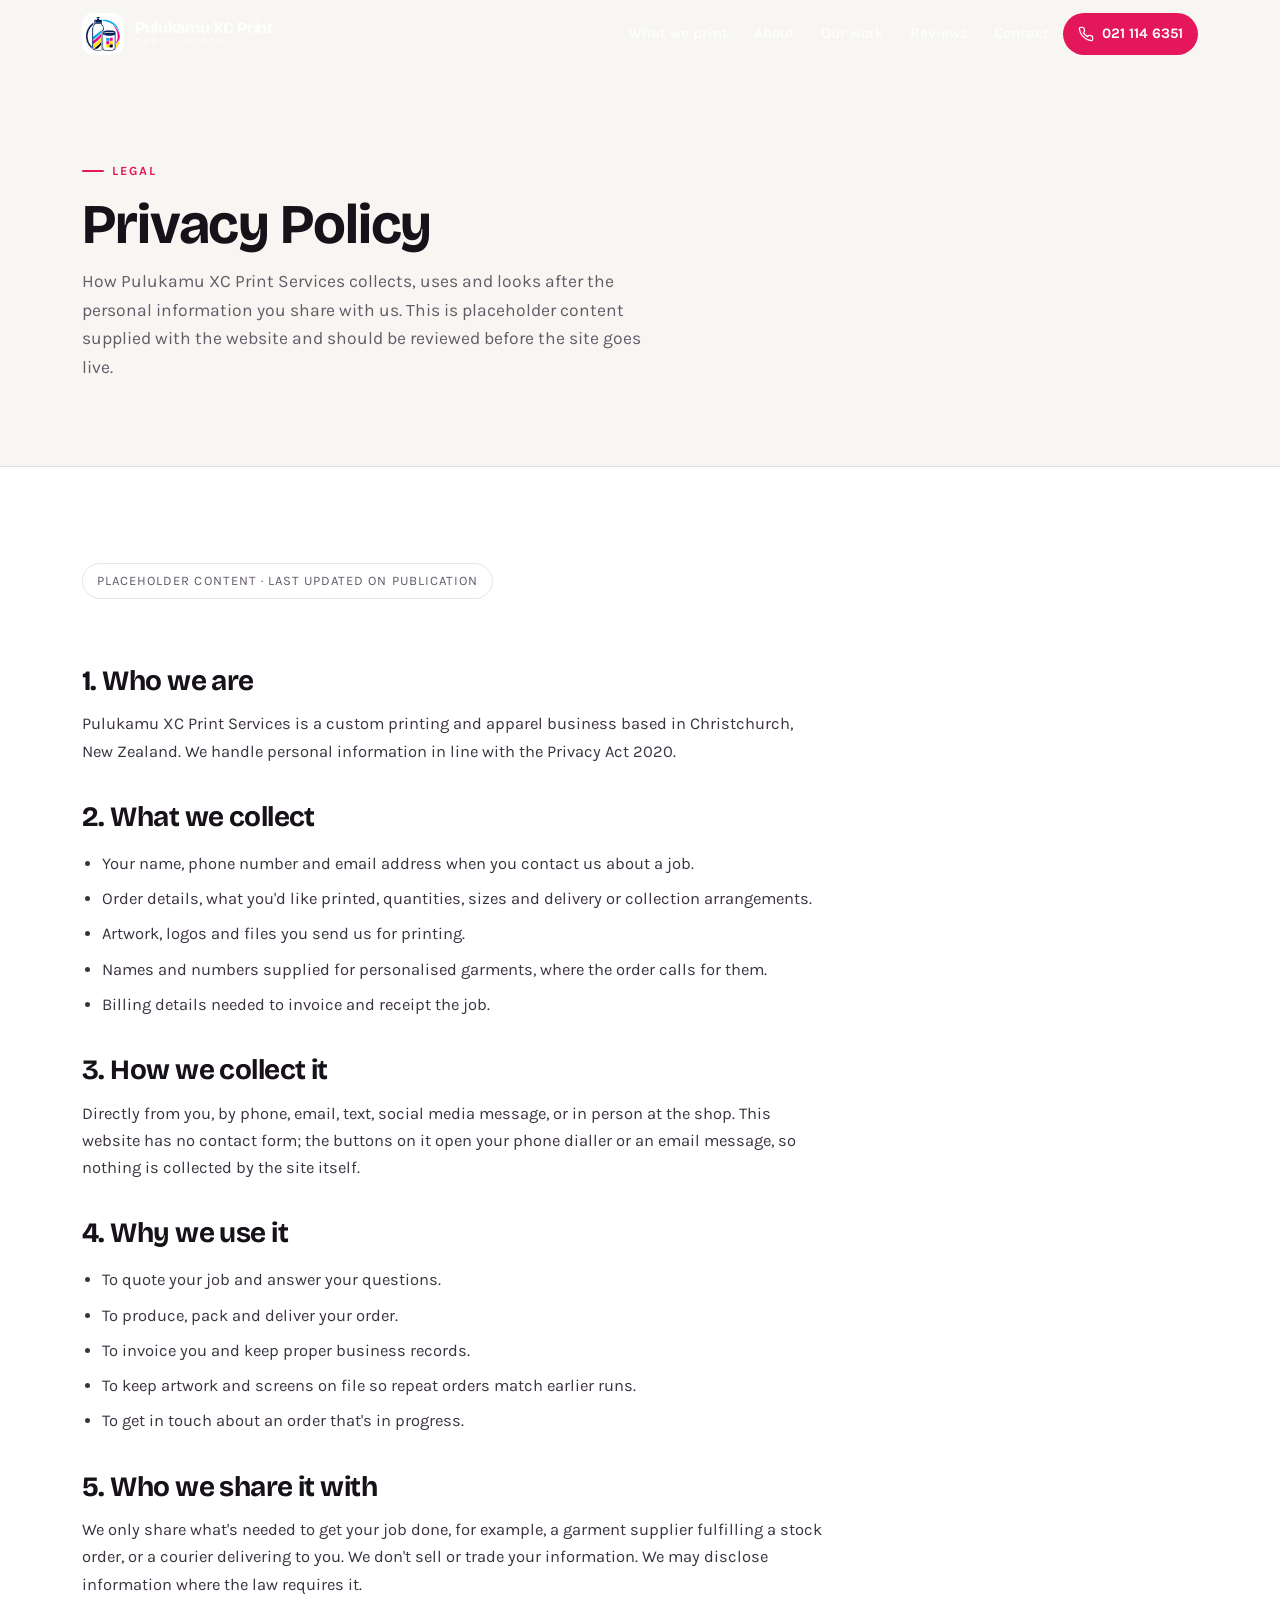
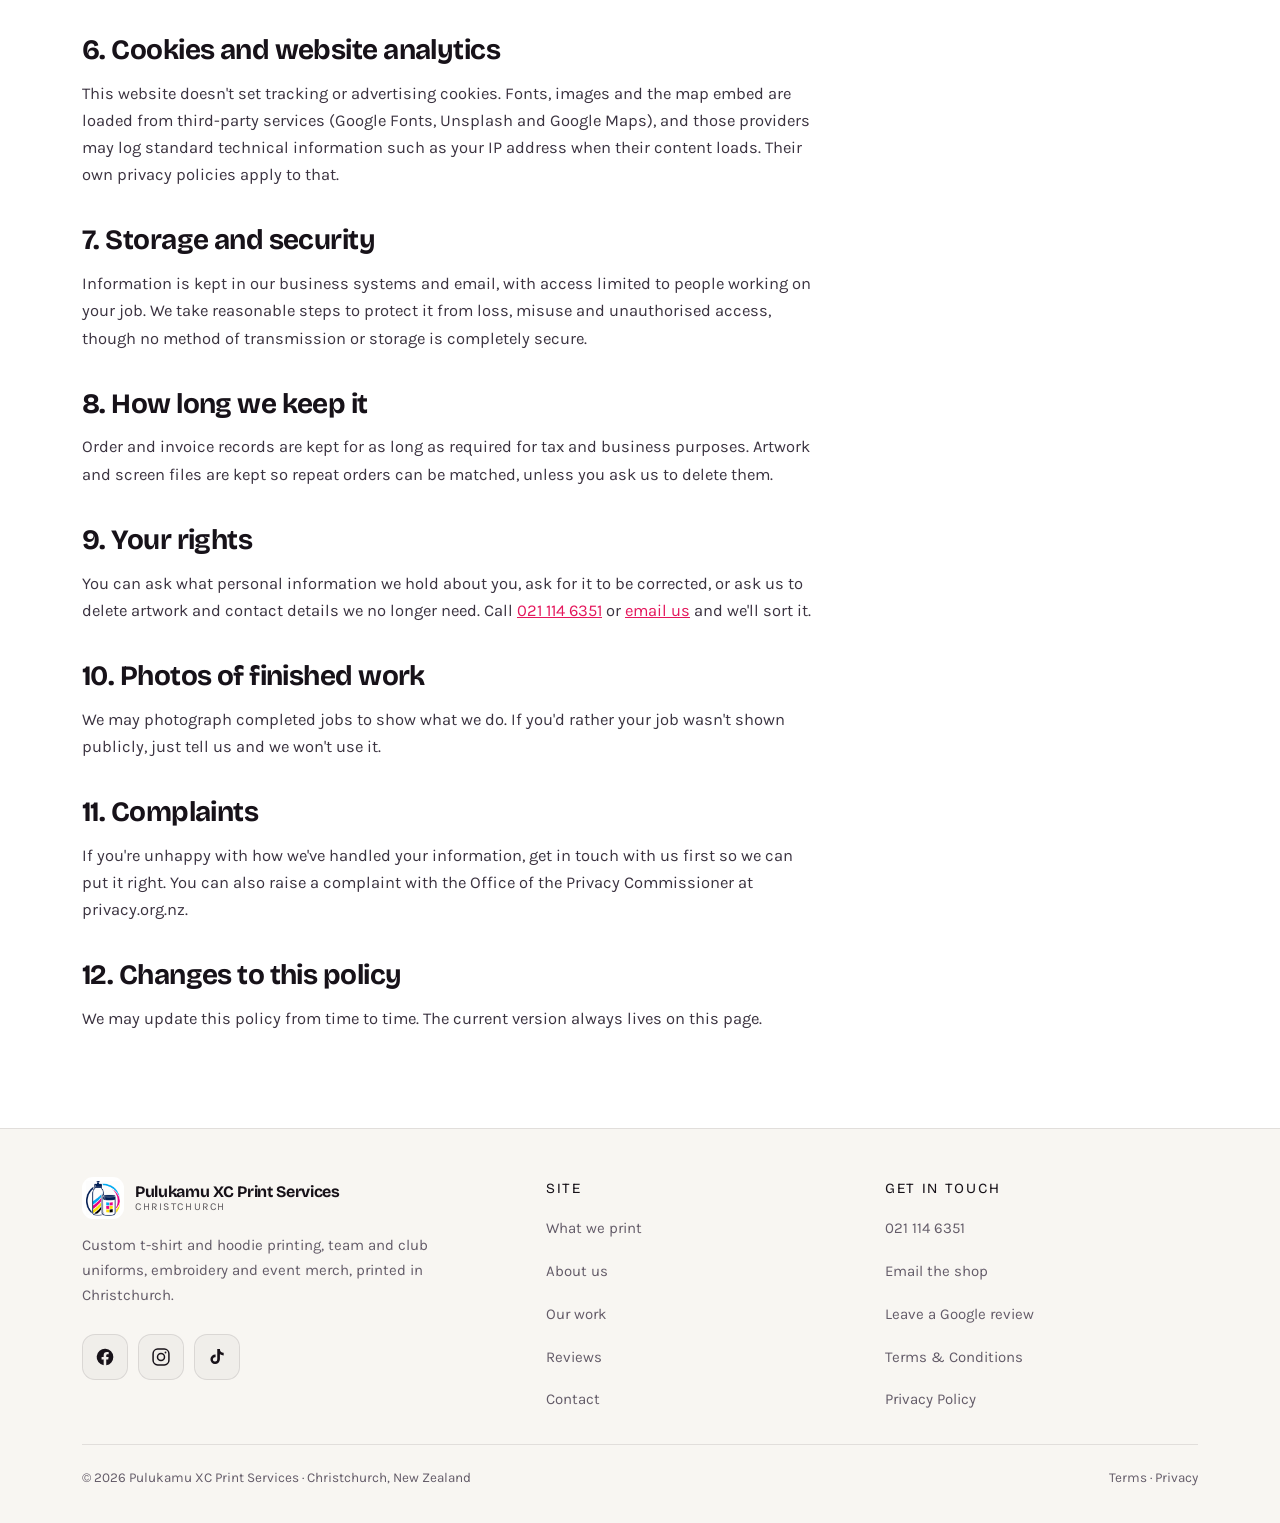
==== commit 7c7ab7ad: "Update demo via Claude Code" ====
--- a/privacy.html
+++ b/privacy.html
@@ -7,7 +7,8 @@
 <meta name="description" content="How Pulukamu XC Print Services in Christchurch collects, uses and looks after your personal information.">
 <meta name="theme-color" content="#171219">
 <meta name="robots" content="noindex">
-<link rel="icon" href="data:image/svg+xml,%3Csvg xmlns='http://www.w3.org/2000/svg' viewBox='0 0 64 64'%3E%3Crect width='64' height='64' rx='16' fill='%23E4175C'/%3E%3Ctext x='32' y='41' font-family='Georgia,serif' font-size='26' font-weight='700' fill='white' text-anchor='middle'%3EPX%3C/text%3E%3C/svg%3E">
+<link rel="icon" type="image/png" href="img/favicon.png">
+<link rel="apple-touch-icon" href="img/favicon.png">
 <link rel="preconnect" href="https://fonts.googleapis.com">
 <link rel="preconnect" href="https://fonts.gstatic.com" crossorigin>
 <link href="https://fonts.googleapis.com/css2?family=Bricolage+Grotesque:opsz,wght@12..96,600;12..96,700;12..96,800&family=Karla:wght@400;500;600;700&display=swap" rel="stylesheet">
@@ -18,8 +19,7 @@
 
 <div id="intro" aria-hidden="true">
   <div class="intro__mark">
-    <span class="brand__mark">PX</span>
-    <span>Pulukamu XC Print Services</span>
+    <img class="intro__logo" src="img/logo.png" alt="Pulukamu XC Print Services" width="900" height="675">
   </div>
   <div class="intro__bar"></div>
 </div>
@@ -27,7 +27,7 @@
 <header class="nav">
   <div class="nav__inner">
     <a class="brand" href="index.html">
-      <span class="brand__mark">PX</span>
+      <span class="brand__mark"><img src="img/logo-mark.png" alt="" width="437" height="442"></span>
       <span class="brand__txt">
         <span class="brand__name">Pulukamu XC Print</span>
         <span class="brand__sub">Christchurch</span>
@@ -132,7 +132,7 @@
     <div class="footer__top">
       <div>
         <a class="brand" href="index.html">
-          <span class="brand__mark">PX</span>
+          <span class="brand__mark"><img src="img/logo-mark.png" alt="" width="437" height="442"></span>
           <span class="brand__txt">
             <span class="brand__name">Pulukamu XC Print Services</span>
             <span class="brand__sub">Christchurch</span>
--- a/styles.css
+++ b/styles.css
@@ -191,19 +191,16 @@
 }
 .nav.is-solid .brand { color: var(--ink); }
 .brand__mark {
-  width: 38px;
-  height: 38px;
+  width: 42px;
+  height: 42px;
   flex: none;
   border-radius: 11px;
-  background: var(--accent);
-  color: #fff;
+  background: #fff;
   display: grid;
   place-items: center;
-  font-family: "Bricolage Grotesque", serif;
-  font-weight: 800;
-  font-size: 14px;
-  letter-spacing: -.02em;
-}
+  padding: 4px;
+}
+.brand__mark img { width: 100%; height: 100%; object-fit: contain; display: block; }
 .brand__txt { display: flex; flex-direction: column; line-height: 1.05; min-width: 0; }
 .brand__name {
   font-family: "Bricolage Grotesque", serif;
@@ -714,23 +711,23 @@
   color: var(--ink);
   animation: introPop .9s var(--ease) both;
 }
-.intro__mark .brand__mark { width: 48px; height: 48px; border-radius: 14px; font-size: 17px; }
-.intro__mark span {
-  font-family: "Bricolage Grotesque", serif;
-  font-weight: 700;
-  font-size: clamp(19px, 5vw, 26px);
-  letter-spacing: -.02em;
+.intro__logo {
+  width: min(340px, 62vw);
+  height: auto;
+  display: block;
 }
 .intro__bar {
   position: absolute;
   bottom: 0; left: 0;
   height: 3px;
-  width: 0;
+  width: 100%;
+  transform: scaleX(0);
+  transform-origin: left center;
   background: var(--accent);
   animation: introBar 1.1s var(--ease) forwards;
 }
 @keyframes introPop { from { opacity: 0; transform: translateY(14px) scale(.96); } to { opacity: 1; transform: none; } }
-@keyframes introBar { to { width: 100%; } }
+@keyframes introBar { to { transform: scaleX(1); } }
 
 .reveal { opacity: 0; transform: translateY(26px); transition: opacity .8s var(--ease), transform .8s var(--ease); }
 .reveal.is-in { opacity: 1; transform: none; }
@@ -787,12 +784,14 @@
     content: "";
     position: absolute;
     left: 0; bottom: -6px;
-    width: 0; height: 2px;
+    width: 100%; height: 2px;
     background: var(--accent);
     border-radius: 2px;
-    transition: width .28s var(--ease);
+    transform: scaleX(0);
+    transform-origin: left;
+    transition: transform .28s var(--ease);
   }
-  .nav__links a:hover::after { width: 100%; }
+  .nav__links a:hover::after { transform: scaleX(1); }
   .page-head { padding: calc(var(--nav-h) + 84px) 0 84px; }
 }
 
@@ -808,5 +807,5 @@
     transition-duration: .01ms !important;
   }
   .reveal { opacity: 1; transform: none; }
-  .intro__bar { width: 100%; }
-}
+  .intro__bar { transform: scaleX(1); }
+}
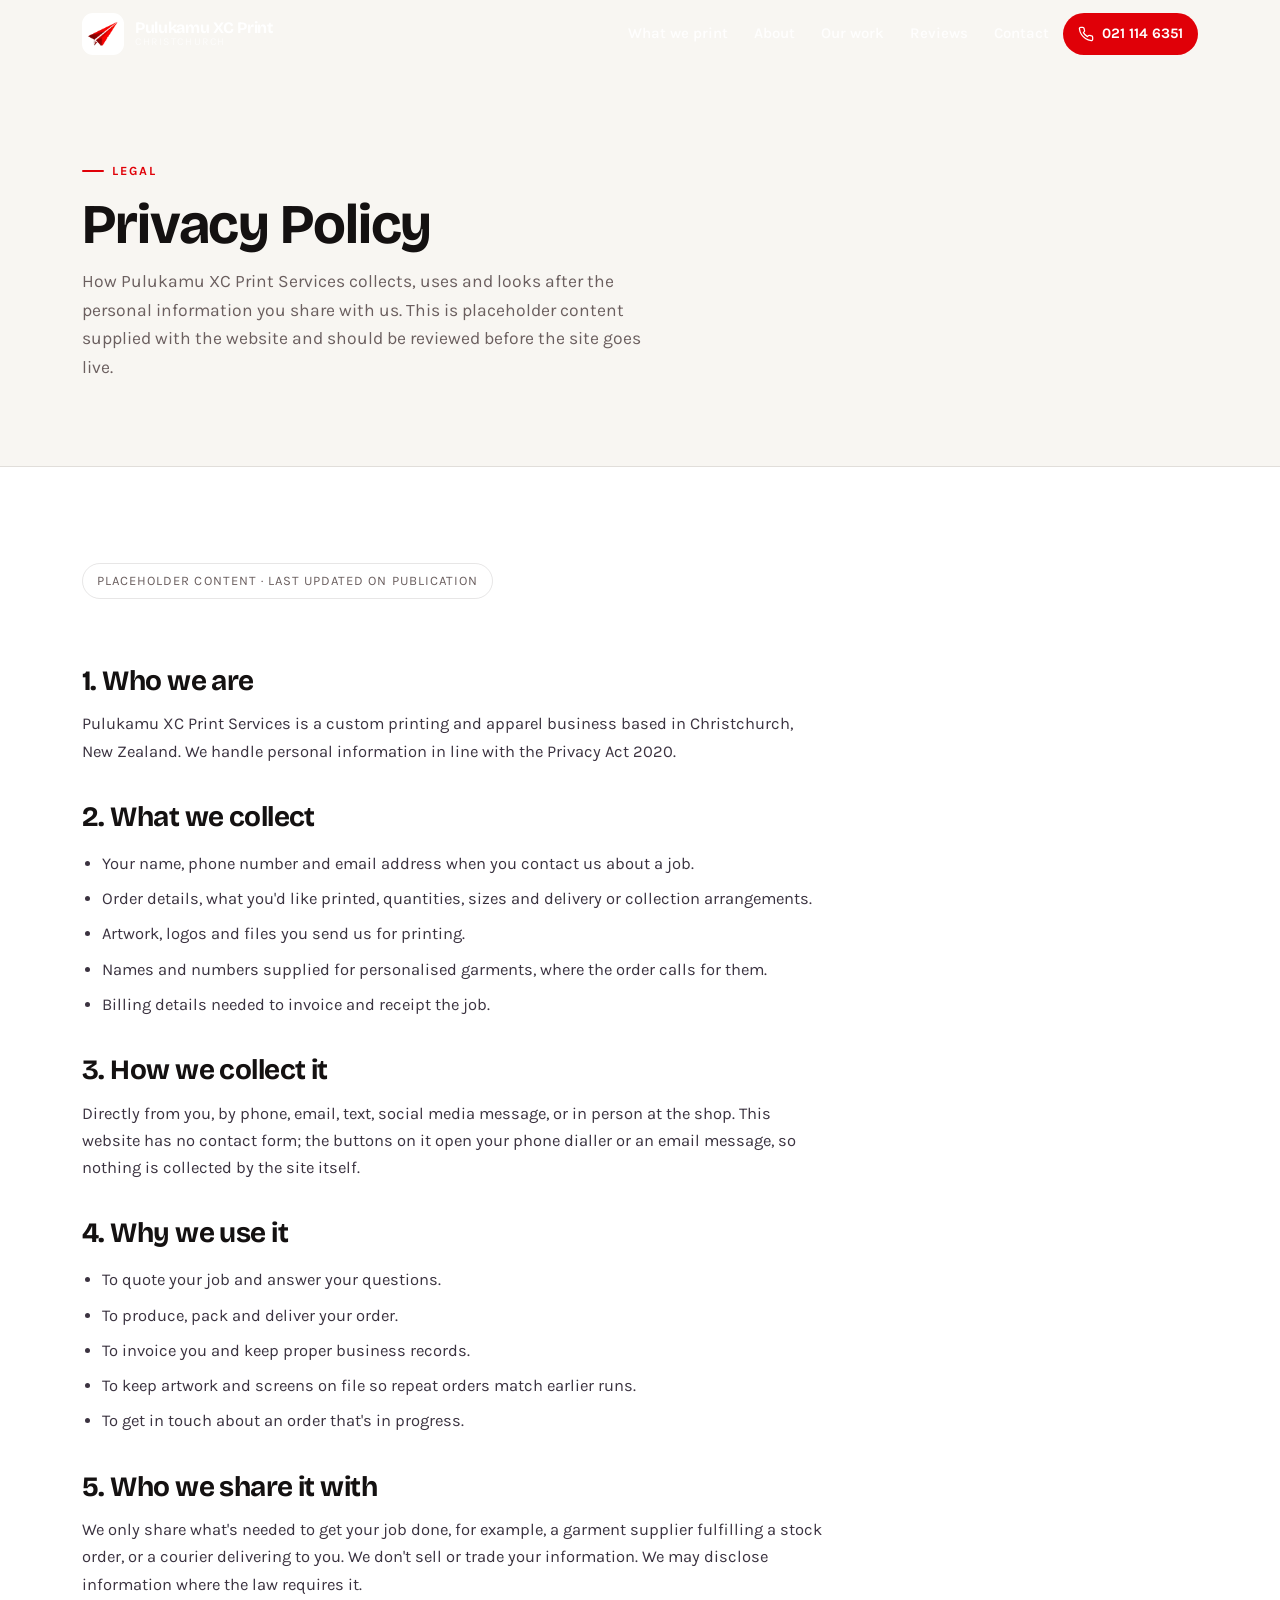
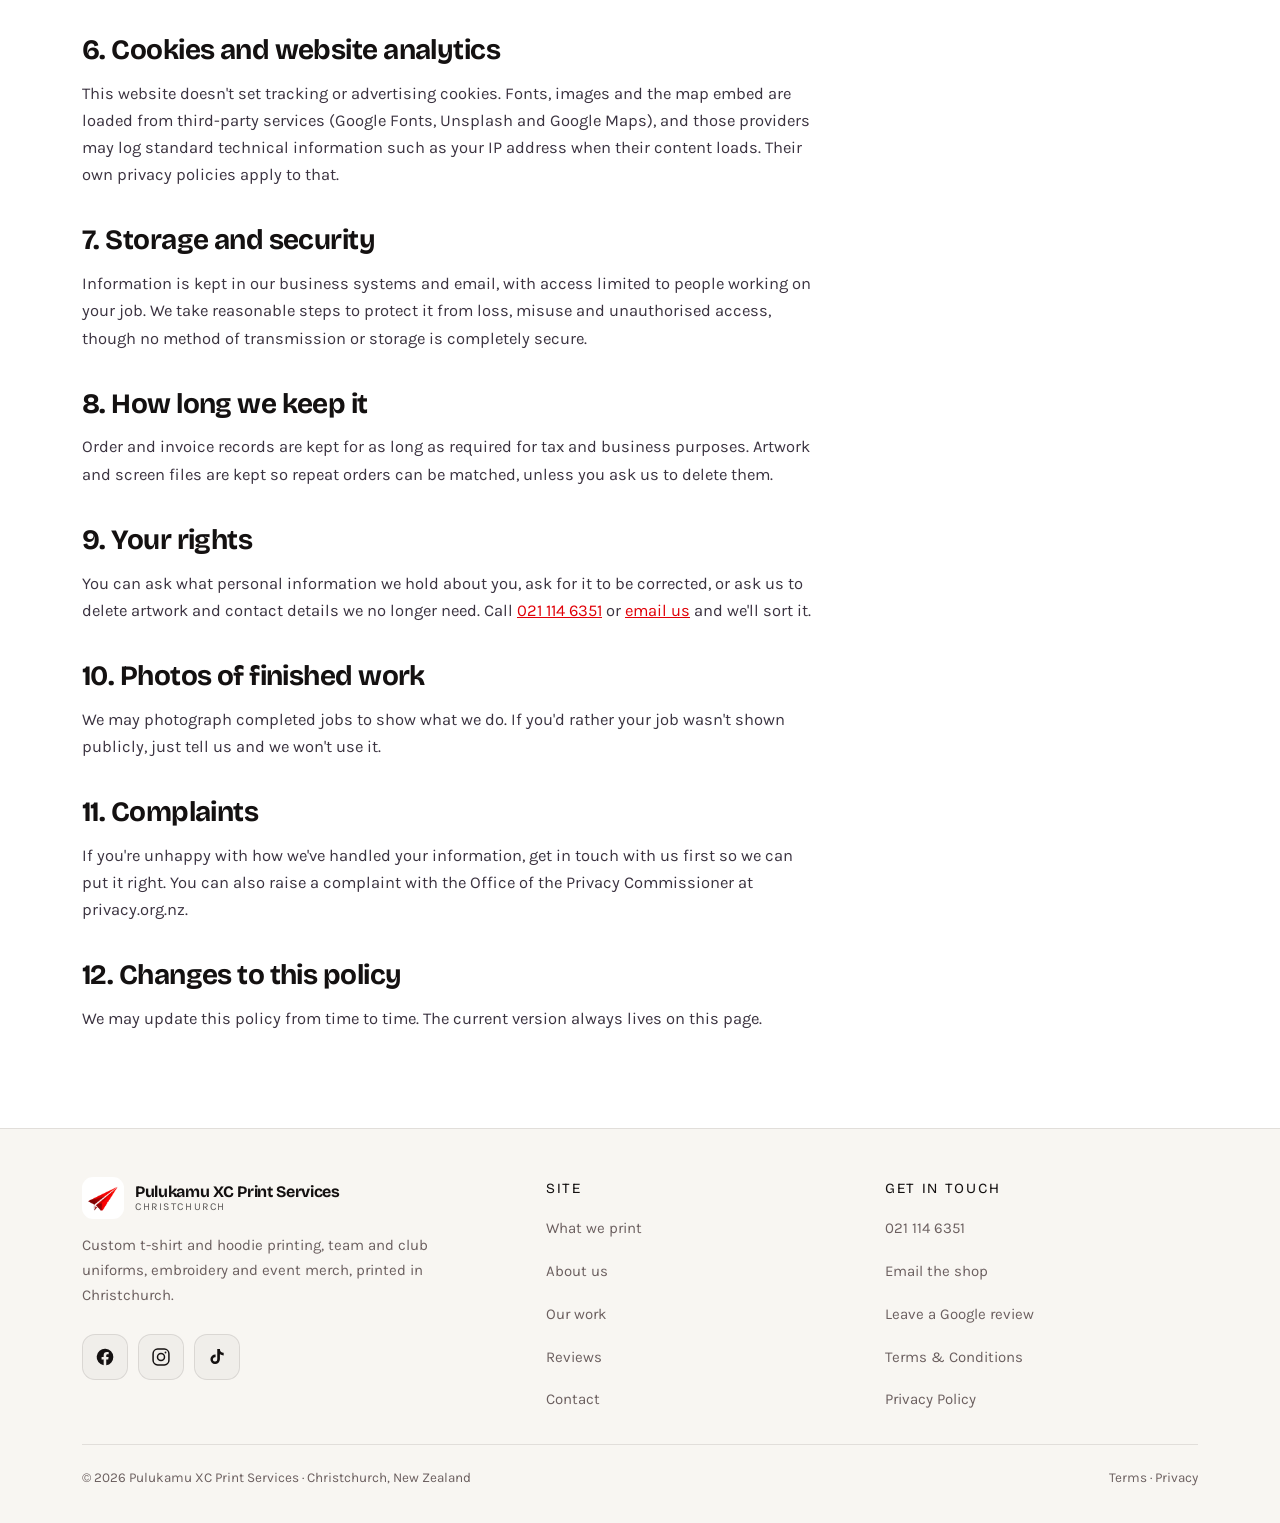
==== commit d08c074e: "Rebrand to real Pulukamu XC logo: red/black palette, plane mark, new favicon Co-Authored-By: Claude " ====
--- a/privacy.html
+++ b/privacy.html
@@ -19,7 +19,7 @@
 
 <div id="intro" aria-hidden="true">
   <div class="intro__mark">
-    <img class="intro__logo" src="img/logo.png" alt="Pulukamu XC Print Services" width="900" height="675">
+    <img class="intro__logo" src="img/logo.png" alt="Pulukamu XC Print Services" width="1400" height="735">
   </div>
   <div class="intro__bar"></div>
 </div>
@@ -27,7 +27,7 @@
 <header class="nav">
   <div class="nav__inner">
     <a class="brand" href="index.html">
-      <span class="brand__mark"><img src="img/logo-mark.png" alt="" width="437" height="442"></span>
+      <span class="brand__mark"><img src="img/logo-mark.png" alt="" width="400" height="370"></span>
       <span class="brand__txt">
         <span class="brand__name">Pulukamu XC Print</span>
         <span class="brand__sub">Christchurch</span>
@@ -132,7 +132,7 @@
     <div class="footer__top">
       <div>
         <a class="brand" href="index.html">
-          <span class="brand__mark"><img src="img/logo-mark.png" alt="" width="437" height="442"></span>
+          <span class="brand__mark"><img src="img/logo-mark.png" alt="" width="400" height="370"></span>
           <span class="brand__txt">
             <span class="brand__name">Pulukamu XC Print Services</span>
             <span class="brand__sub">Christchurch</span>
--- a/styles.css
+++ b/styles.css
@@ -1,26 +1,26 @@
 /* ==========================================================================
    Pulukamu XC Print Services — Christchurch
-   Archetype: Fresh  ·  Fonts: Bricolage Grotesque + Karla  ·  Accent: ink magenta
+   Archetype: Fresh  ·  Fonts: Bricolage Grotesque + Karla  ·  Accent: signal red
    ========================================================================== */
 
 :root {
-  --ink:        #171219;
-  --ink-2:      #241C29;
-  --ink-3:      #342A39;
+  --ink:        #141111;
+  --ink-2:      #221D1D;
+  --ink-3:      #322B2B;
   --bone:       #F8F6F2;
   --paper:      #FFFFFF;
-  --accent:     #E4175C;
-  --accent-dk:  #B7104A;
-  --accent-soft:rgba(228, 23, 92, 0.10);
-  --muted:      #635B68;
+  --accent:     #E00008;
+  --accent-dk:  #AE0006;
+  --accent-soft:rgba(224, 0, 8, 0.09);
+  --muted:      #6B5F5F;
   --muted-on-dk:rgba(255, 255, 255, 0.68);
-  --line:       rgba(23, 18, 25, 0.10);
+  --line:       rgba(20, 17, 17, 0.10);
   --line-dk:    rgba(255, 255, 255, 0.14);
   --radius:     18px;
   --radius-sm:  12px;
   --radius-lg:  26px;
-  --shadow:     0 1px 2px rgba(23,18,25,.04), 0 12px 32px -18px rgba(23,18,25,.28);
-  --shadow-lg:  0 2px 4px rgba(23,18,25,.05), 0 34px 64px -30px rgba(23,18,25,.42);
+  --shadow:     0 1px 2px rgba(20,17,17,.04), 0 12px 32px -18px rgba(20,17,17,.28);
+  --shadow-lg:  0 2px 4px rgba(20,17,17,.05), 0 34px 64px -30px rgba(20,17,17,.42);
   --maxw:       1180px;
   --nav-h:      68px;
   --ease:       cubic-bezier(.2,.7,.25,1);
@@ -128,14 +128,14 @@
 .btn svg { width: 19px; height: 19px; flex: none; }
 .btn:hover { transform: translateY(-2px); }
 
-.btn--accent { background: var(--accent); color: #fff; box-shadow: 0 14px 30px -14px rgba(228,23,92,.75); }
+.btn--accent { background: var(--accent); color: #fff; box-shadow: 0 14px 30px -14px rgba(224,0,8,.75); }
 .btn--accent:hover { background: var(--accent-dk); }
 
 .btn--ink { background: var(--ink); color: #fff; }
 .btn--ink:hover { background: var(--ink-2); }
 
 .btn--ghost { background: transparent; border-color: var(--line); color: var(--ink); }
-.btn--ghost:hover { border-color: var(--ink); background: rgba(23,18,25,.04); }
+.btn--ghost:hover { border-color: var(--ink); background: rgba(20,17,17,.04); }
 
 .btn--glass {
   background: rgba(255,255,255,.10);
@@ -160,7 +160,7 @@
   height: var(--nav-h);
   display: flex;
   align-items: center;
-  background: rgba(23,18,25,0);
+  background: rgba(20,17,17,0);
   transition: background-color .35s var(--ease), box-shadow .35s var(--ease), border-color .35s var(--ease);
   border-bottom: 1px solid transparent;
 }
@@ -169,7 +169,7 @@
   backdrop-filter: blur(14px);
   -webkit-backdrop-filter: blur(14px);
   border-bottom-color: var(--line);
-  box-shadow: 0 10px 30px -24px rgba(23,18,25,.9);
+  box-shadow: 0 10px 30px -24px rgba(20,17,17,.9);
 }
 .nav__inner {
   width: 100%;
@@ -313,8 +313,8 @@
   position: absolute;
   inset: 0;
   background:
-    linear-gradient(180deg, rgba(23,18,25,.72) 0%, rgba(23,18,25,.42) 34%, rgba(23,18,25,.82) 100%),
-    linear-gradient(90deg, rgba(23,18,25,.55) 0%, rgba(23,18,25,.15) 70%);
+    linear-gradient(180deg, rgba(20,17,17,.72) 0%, rgba(20,17,17,.42) 34%, rgba(20,17,17,.82) 100%),
+    linear-gradient(90deg, rgba(20,17,17,.55) 0%, rgba(20,17,17,.15) 70%);
 }
 .hero__inner { position: relative; z-index: 2; width: 100%; }
 .hero__eyebrow {
@@ -337,7 +337,7 @@
 .hero__eyebrow i {
   width: 7px; height: 7px; border-radius: 50%;
   background: var(--accent); flex: none;
-  box-shadow: 0 0 0 4px rgba(228,23,92,.28);
+  box-shadow: 0 0 0 4px rgba(224,0,8,.28);
 }
 .hero h1 {
   color: #fff;
@@ -345,7 +345,7 @@
   max-width: 15ch;
   margin-bottom: 18px;
 }
-.hero h1 em { font-style: normal; color: #FF7BA5; }
+.hero h1 em { font-style: normal; color: #FF6259; }
 .hero__sub {
   color: rgba(255,255,255,.86);
   font-size: 17px;
@@ -370,9 +370,10 @@
 }
 .rating__stars { display: flex; gap: 2px; color: #FFC53D; flex: none; }
 .rating__stars svg { width: 16px; height: 16px; }
-.rating__txt { color: #fff; font-size: 13.5px; line-height: 1.4; min-width: 0; }
-.rating__txt b { font-size: 15px; }
-.rating__txt span { display: block; color: rgba(255,255,255,.66); font-size: 12px; }
+.rating__txt { color: #fff; font-size: 13.5px; line-height: 1.4; min-width: 0; max-width: 46ch; transition: opacity .45s ease; }
+.rating__txt.is-fading { opacity: 0; }
+.rating__quote { display: block; }
+.rating__who { display: block; color: rgba(255,255,255,.66); font-size: 12px; margin-top: 2px; }
 
 .hero__scroll {
   position: absolute;
@@ -388,21 +389,6 @@
   text-decoration: none;
 }
 
-/* ---------- Trust strip ---------- */
-.trust { background: var(--paper); border-bottom: 1px solid var(--line); padding: 34px 0; }
-.trust__grid { display: grid; gap: 24px; }
-.trust__item { display: flex; gap: 14px; align-items: flex-start; }
-.trust__ico {
-  width: 42px; height: 42px; flex: none;
-  border-radius: 12px;
-  background: var(--accent-soft);
-  color: var(--accent);
-  display: grid; place-items: center;
-}
-.trust__ico svg { width: 21px; height: 21px; }
-.trust__item h3 { font-size: 17px; margin-bottom: 3px; }
-.trust__item p { font-size: 15px; color: var(--muted); margin: 0; }
-
 /* ---------- Section head ---------- */
 .sec-head { margin-bottom: 34px; max-width: 62ch; }
 
@@ -418,7 +404,7 @@
   display: flex;
   flex-direction: column;
 }
-.card:hover { transform: translateY(-5px); box-shadow: var(--shadow-lg); border-color: rgba(228,23,92,.28); }
+.card:hover { transform: translateY(-5px); box-shadow: var(--shadow-lg); border-color: rgba(224,0,8,.28); }
 .card__media { position: relative; aspect-ratio: 3 / 2; overflow: hidden; background: var(--ink-2); }
 .card__media img {
   width: 100%; height: 100%;
@@ -463,7 +449,7 @@
   text-transform: uppercase;
   padding: 9px 15px;
   border-radius: 999px;
-  box-shadow: 0 14px 28px -14px rgba(228,23,92,.9);
+  box-shadow: 0 14px 28px -14px rgba(224,0,8,.9);
 }
 .checklist { list-style: none; margin: 22px 0 26px; padding: 0; display: grid; gap: 13px; }
 .checklist li { display: flex; gap: 12px; align-items: flex-start; font-size: 16px; }
@@ -493,7 +479,7 @@
   letter-spacing: .1em;
   text-transform: uppercase;
   color: var(--muted);
-  background: rgba(23,18,25,.06);
+  background: rgba(20,17,17,.06);
   border: 1px solid var(--line);
   padding: 6px 12px;
   border-radius: 999px;
@@ -576,7 +562,7 @@
   right: -120px; top: -120px;
   width: 320px; height: 320px;
   border-radius: 50%;
-  background: radial-gradient(circle, rgba(228,23,92,.12), transparent 68%);
+  background: radial-gradient(circle, rgba(224,0,8,.12), transparent 68%);
   pointer-events: none;
 }
 .banner__inner { position: relative; z-index: 1; display: grid; gap: 22px; align-items: center; }
@@ -606,7 +592,7 @@
   display: grid; place-items: center;
   border-radius: 13px;
   border: 1px solid var(--line);
-  background: rgba(23,18,25,.03);
+  background: rgba(20,17,17,.03);
   color: var(--ink);
   transition: background-color .25s var(--ease), transform .25s var(--ease), border-color .25s var(--ease), color .25s var(--ease);
 }
@@ -741,7 +727,6 @@
 
 /* ---------- Breakpoints ---------- */
 @media (min-width: 600px) {
-  .trust__grid { grid-template-columns: repeat(2, 1fr); gap: 26px 30px; }
   .cards { grid-template-columns: repeat(2, 1fr); }
   .crew { grid-template-columns: repeat(2, 1fr); }
   .reviews { grid-template-columns: repeat(2, 1fr); }
@@ -755,8 +740,6 @@
   body { font-size: 17.5px; }
   .section { padding: 96px 0; }
   .wrap, .nav__inner { padding-inline: 32px; }
-  .trust { padding: 44px 0; }
-  .trust__grid { grid-template-columns: repeat(3, 1fr); }
   .cards { grid-template-columns: repeat(3, 1fr); gap: 22px; }
   .crew { grid-template-columns: repeat(3, 1fr); }
   .masonry { column-count: 3; column-gap: 18px; }
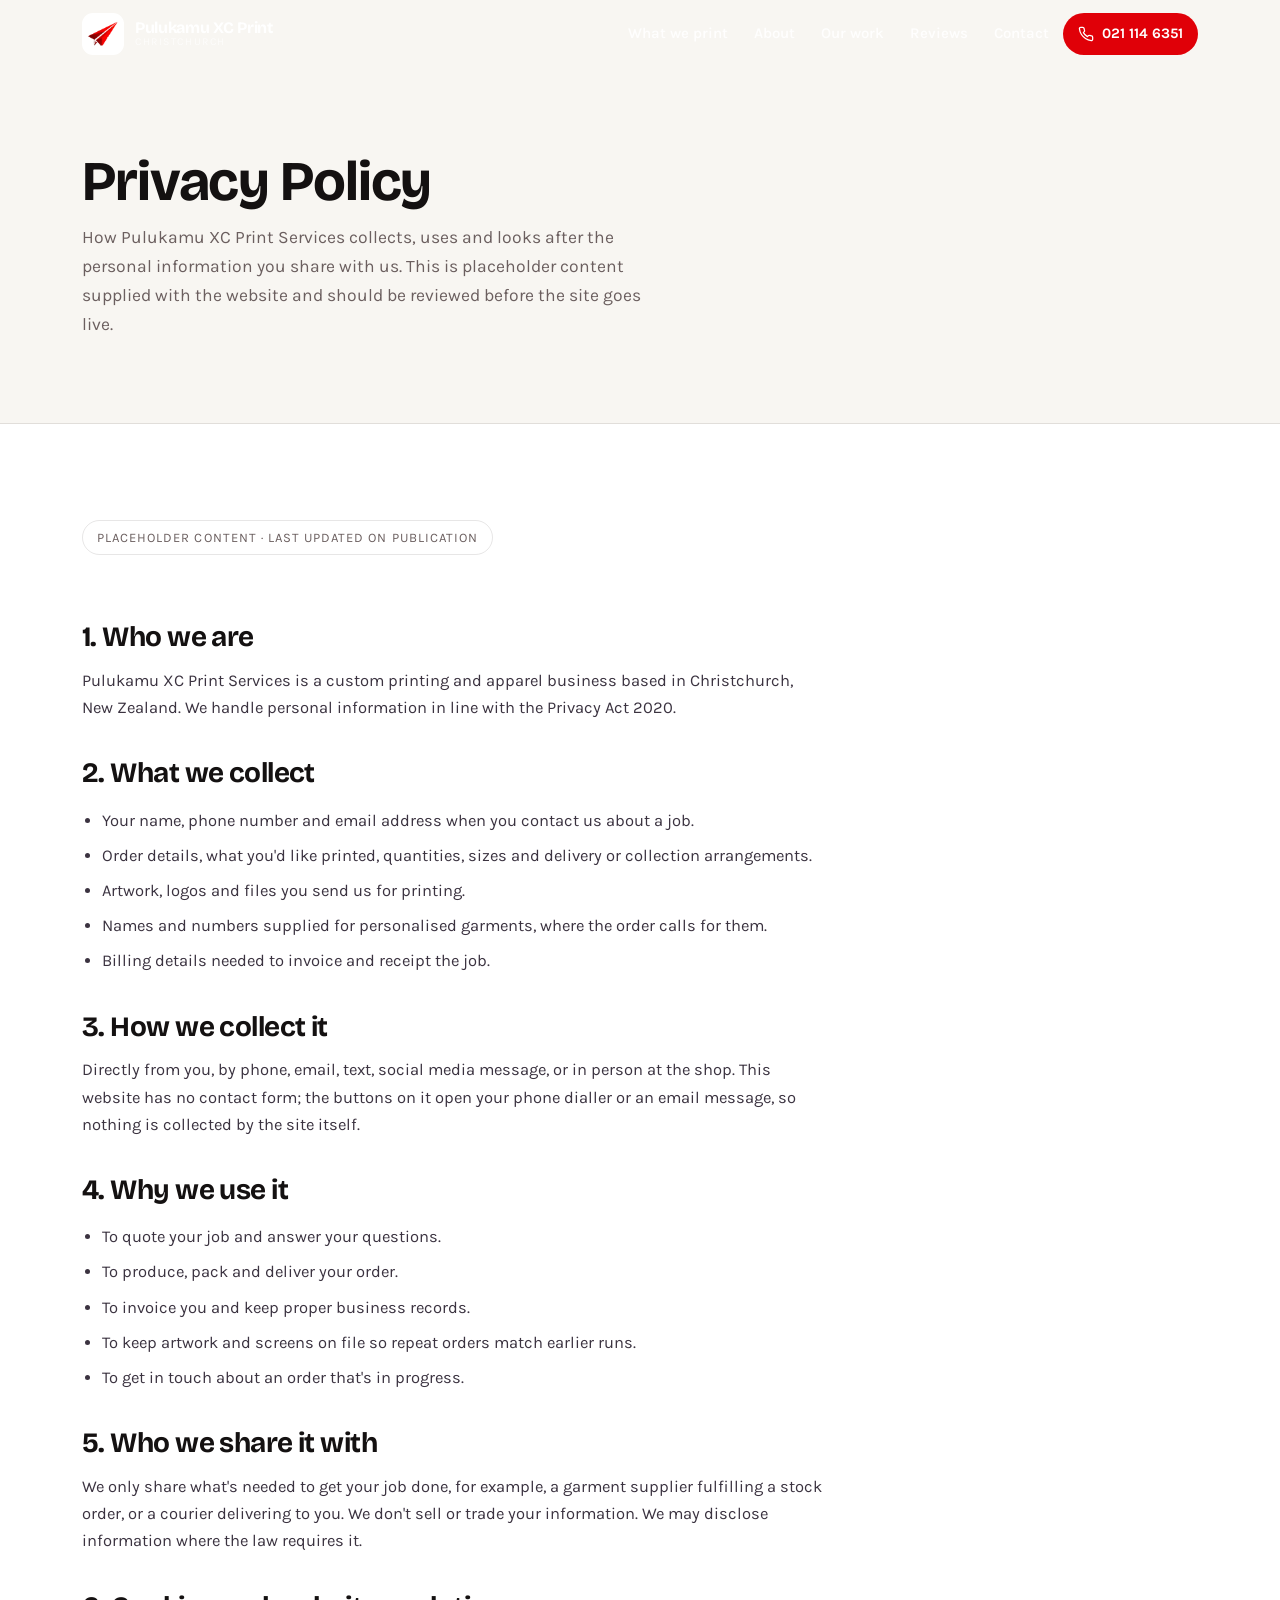
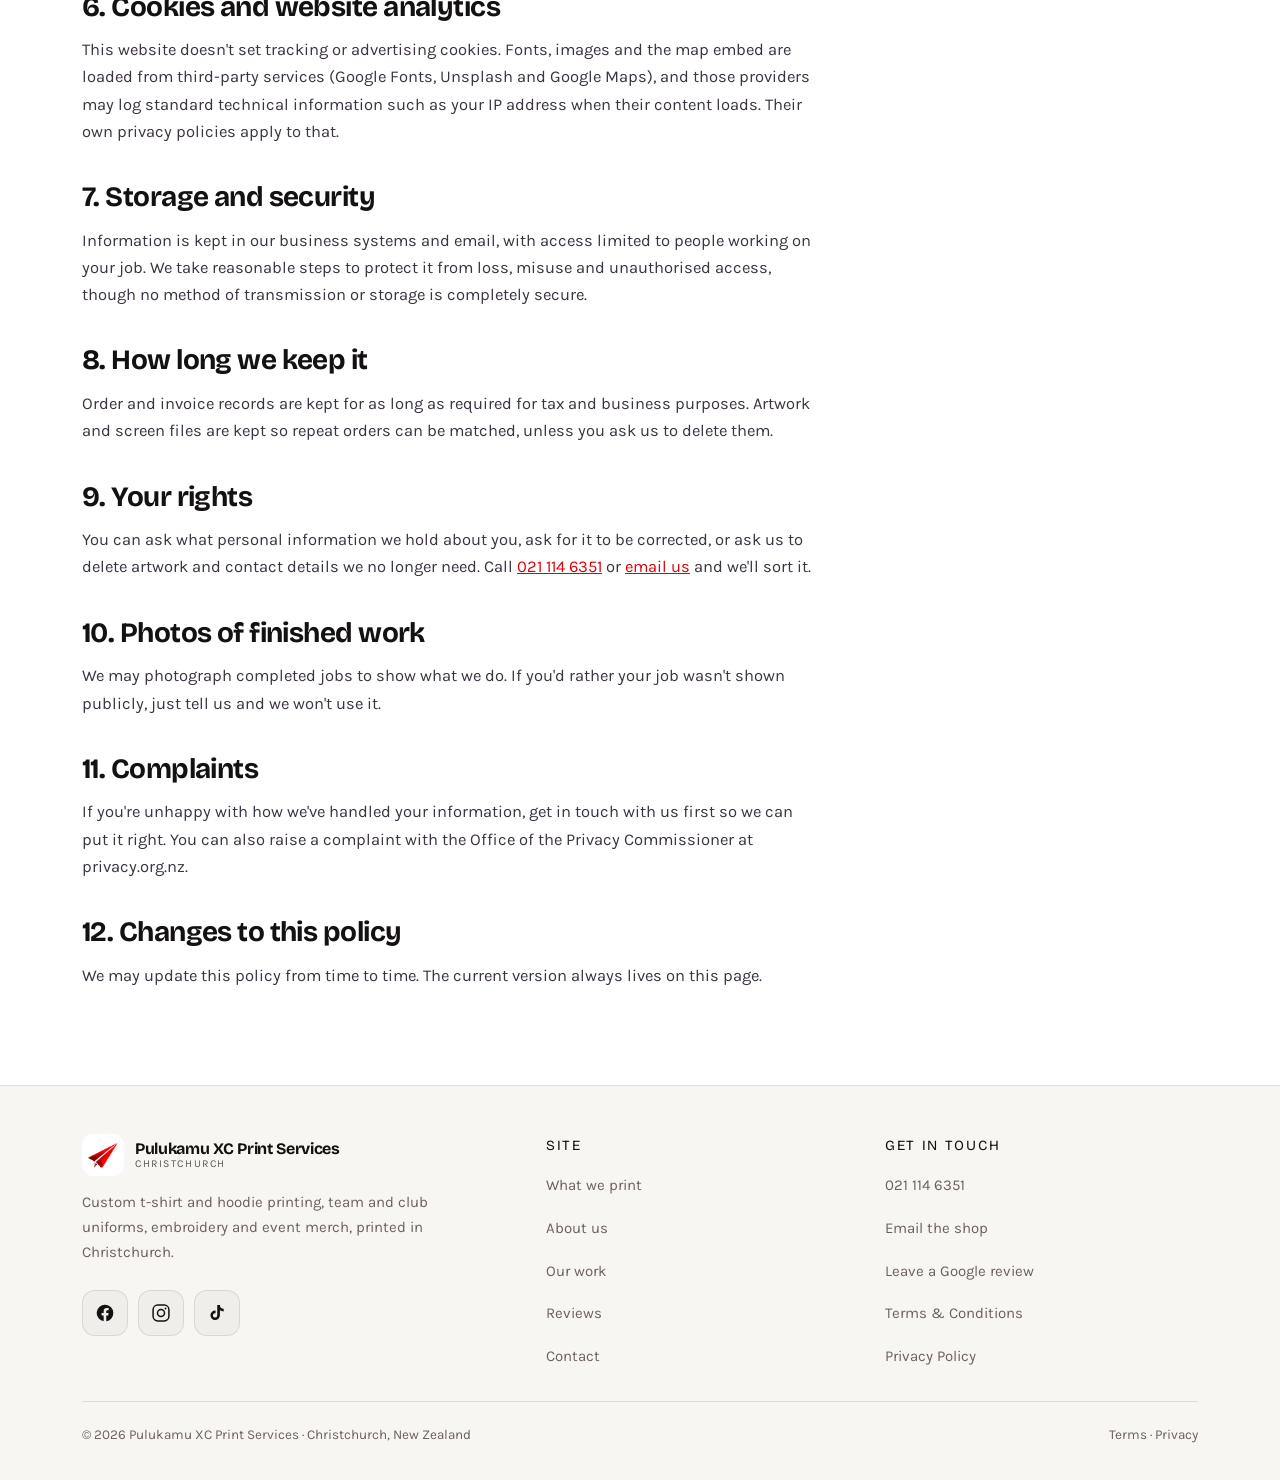
==== commit 07ac00f5: "Gallery: one clean product lineup instead of a ragged 2/2/1 masonry; drop eyebrow labels site-wide C" ====
--- a/privacy.html
+++ b/privacy.html
@@ -64,7 +64,6 @@
 <main>
   <section class="page-head">
     <div class="wrap">
-      <span class="eyebrow">Legal</span>
       <h1>Privacy Policy</h1>
       <p>How Pulukamu XC Print Services collects, uses and looks after the personal information you share with us. This is placeholder content supplied with the website and should be reviewed before the site goes live.</p>
     </div>
--- a/styles.css
+++ b/styles.css
@@ -457,15 +457,32 @@
   width: 21px; height: 21px; flex: none; margin-top: 2px; color: var(--accent);
 }
 
-/* ---------- Gallery (masonry, natural ratios) ---------- */
-.masonry { column-count: 1; column-gap: 16px; }
+/* ---------- Gallery (one clean product lineup, scrolls when it must) ---------- */
+.masonry {
+  display: grid;
+  grid-auto-flow: column;
+  grid-auto-columns: minmax(180px, 1fr);
+  gap: 14px;
+  overflow-x: auto;
+  overscroll-behavior-x: contain;
+  scroll-snap-type: x proximity;
+  padding-bottom: 10px;
+  scrollbar-width: thin;
+  scrollbar-color: var(--line) transparent;
+}
+.masonry::-webkit-scrollbar { height: 6px; }
+.masonry::-webkit-scrollbar-track { background: transparent; }
+.masonry::-webkit-scrollbar-thumb { background: var(--line); border-radius: 99px; }
 .masonry img {
   width: 100%;
   height: auto;
+  aspect-ratio: 3 / 4;
+  object-fit: cover;
+  object-position: center;
   display: block;
-  break-inside: avoid;
-  margin-bottom: 16px;
+  scroll-snap-align: start;
   border-radius: var(--radius);
+  background: var(--bone);
   filter: saturate(.92) contrast(1.06);
   transition: transform .5s var(--ease), filter .5s var(--ease);
 }
@@ -730,7 +747,7 @@
   .cards { grid-template-columns: repeat(2, 1fr); }
   .crew { grid-template-columns: repeat(2, 1fr); }
   .reviews { grid-template-columns: repeat(2, 1fr); }
-  .masonry { column-count: 2; }
+  .masonry { grid-auto-columns: minmax(210px, 1fr); }
   .hero__cta .btn { flex: 0 0 auto; }
   .nav__call span { display: inline; }
   .footer__top { grid-template-columns: 1.4fr 1fr 1fr; }
@@ -742,8 +759,7 @@
   .wrap, .nav__inner { padding-inline: 32px; }
   .cards { grid-template-columns: repeat(3, 1fr); gap: 22px; }
   .crew { grid-template-columns: repeat(3, 1fr); }
-  .masonry { column-count: 3; column-gap: 18px; }
-  .masonry img { margin-bottom: 18px; }
+  .masonry { gap: 16px; grid-auto-columns: minmax(200px, 1fr); }
   .split { grid-template-columns: 1fr 1fr; gap: 56px; }
   .split--flip .figure { order: 2; }
   .contact__grid { grid-template-columns: 1.05fr .95fr; gap: 52px; }
@@ -780,6 +796,8 @@
 
 @media (min-width: 1100px) {
   .reviews { grid-template-columns: repeat(4, 1fr); }
+  /* all five fit the row here, so the strip reads as one clean lineup */
+  .masonry { gap: 18px; grid-auto-columns: minmax(0, 1fr); overflow-x: visible; }
 }
 
 @media (prefers-reduced-motion: reduce) {
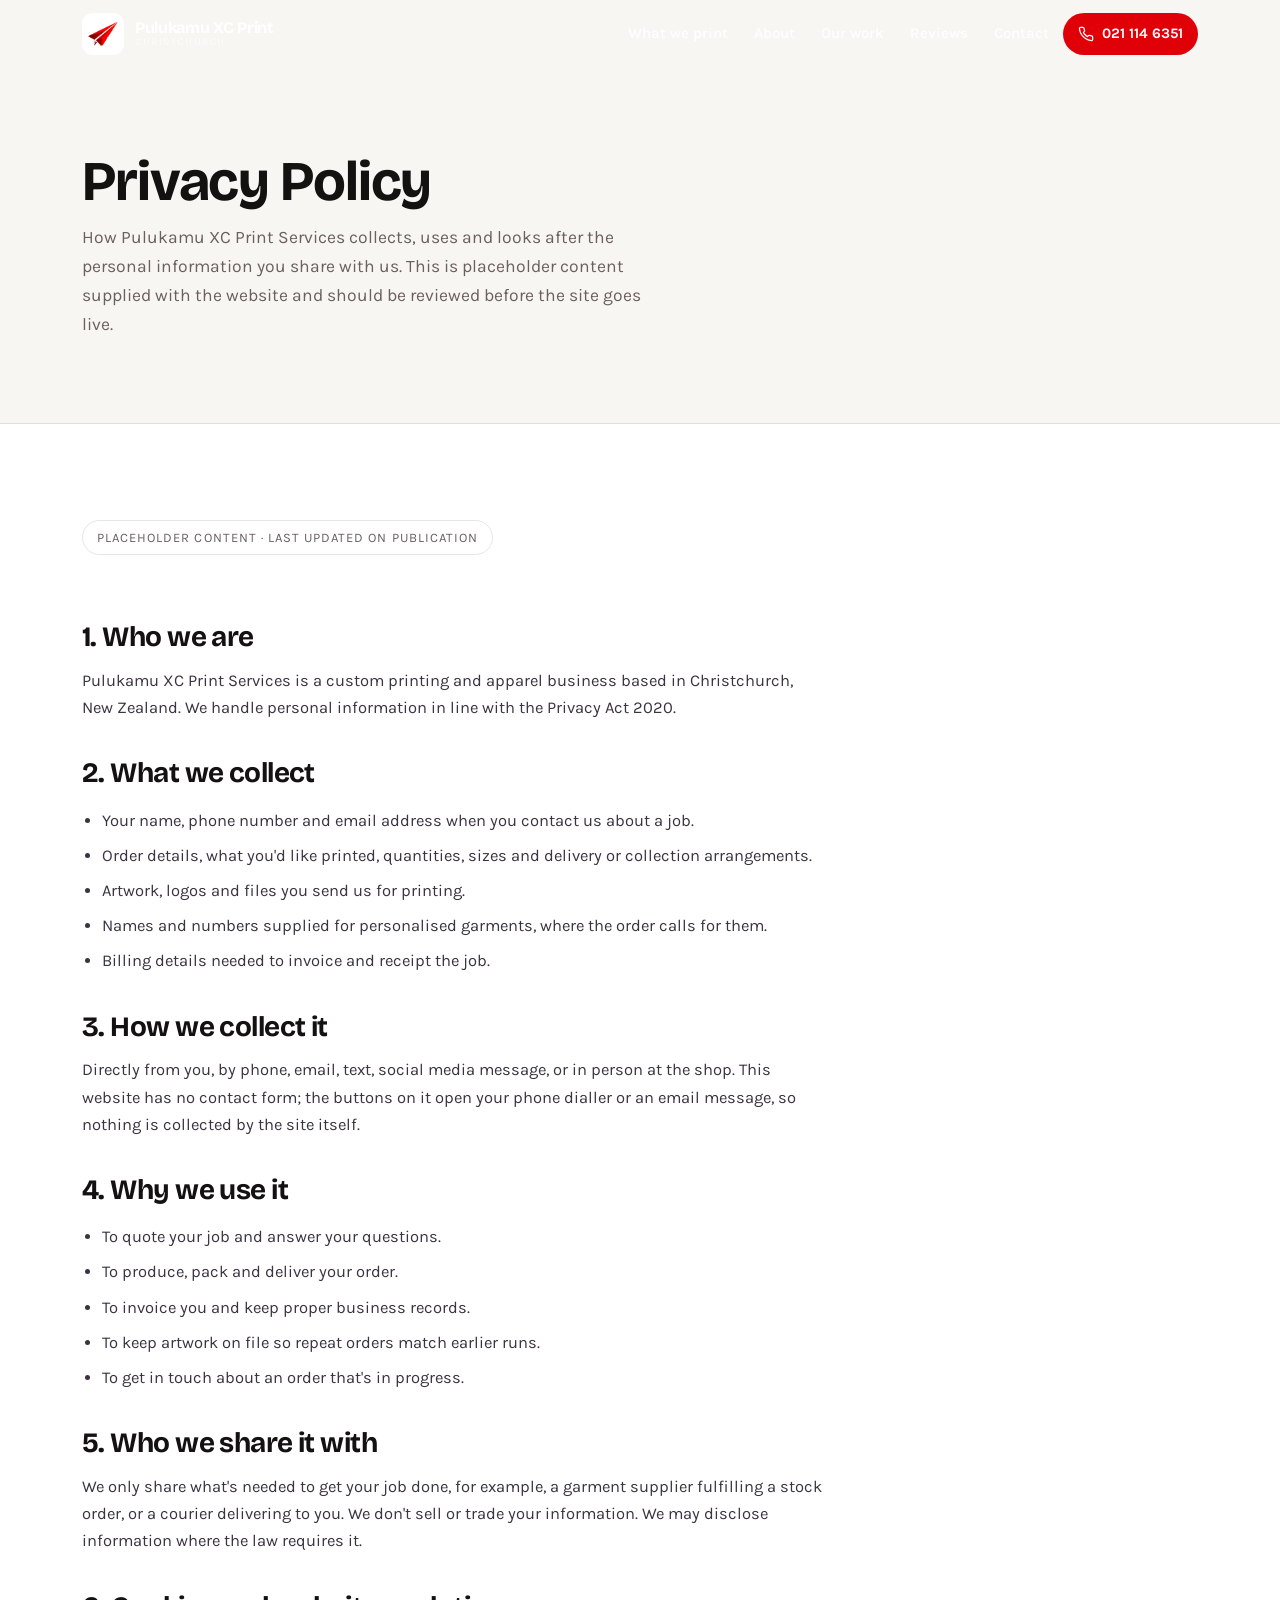
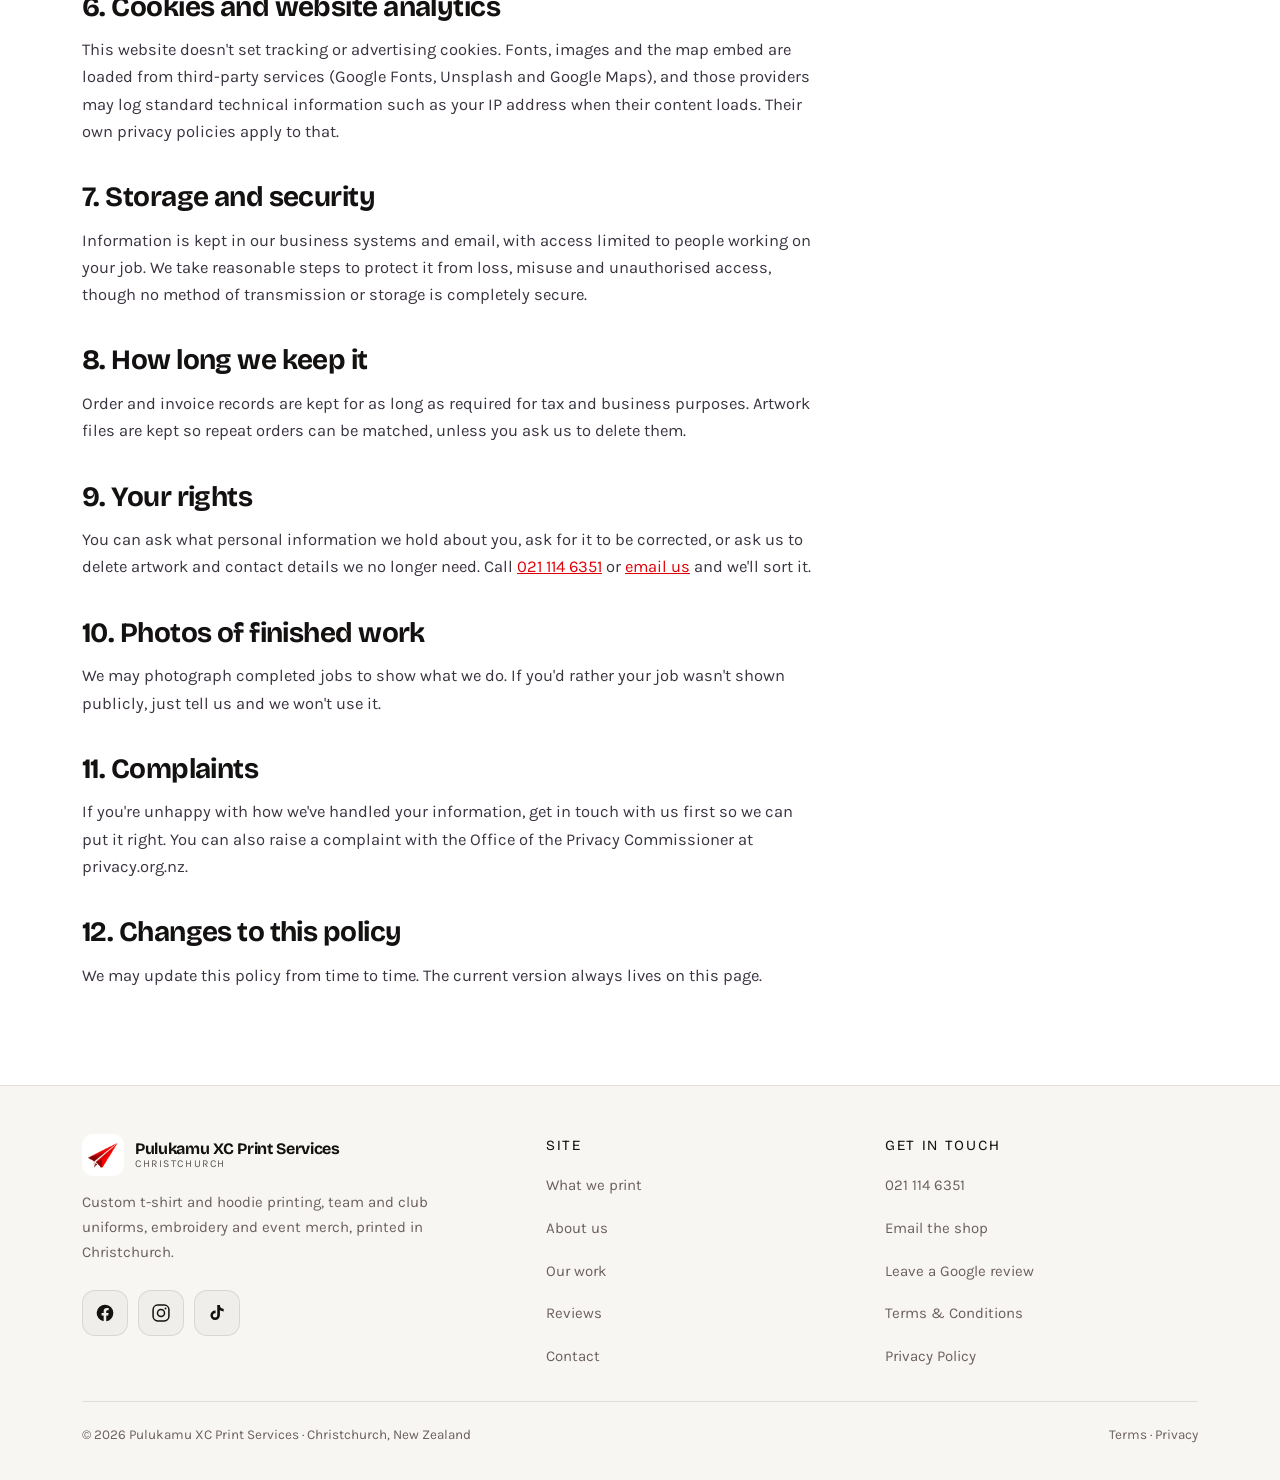
==== commit 975383d3: "Change T-shirt printing method to DTF printing - Hero, ticker, share description and T-shirts & hood" ====
--- a/privacy.html
+++ b/privacy.html
@@ -94,7 +94,7 @@
           <li>To quote your job and answer your questions.</li>
           <li>To produce, pack and deliver your order.</li>
           <li>To invoice you and keep proper business records.</li>
-          <li>To keep artwork and screens on file so repeat orders match earlier runs.</li>
+          <li>To keep artwork on file so repeat orders match earlier runs.</li>
           <li>To get in touch about an order that's in progress.</li>
         </ul>
 
@@ -108,7 +108,7 @@
         <p>Information is kept in our business systems and email, with access limited to people working on your job. We take reasonable steps to protect it from loss, misuse and unauthorised access, though no method of transmission or storage is completely secure.</p>
 
         <h2>8. How long we keep it</h2>
-        <p>Order and invoice records are kept for as long as required for tax and business purposes. Artwork and screen files are kept so repeat orders can be matched, unless you ask us to delete them.</p>
+        <p>Order and invoice records are kept for as long as required for tax and business purposes. Artwork files are kept so repeat orders can be matched, unless you ask us to delete them.</p>
 
         <h2>9. Your rights</h2>
         <p>You can ask what personal information we hold about you, ask for it to be corrected, or ask us to delete artwork and contact details we no longer need. Call <a href="tel:+6421146351">021 114 6351</a> or <a href="#" data-gmail data-user="PulukamuXCPrintServices" data-domain="gmail.com" data-su="Privacy%20request" data-body="Hi%20Tevita%2C%0A%0A">email us</a> and we'll sort it.</p>
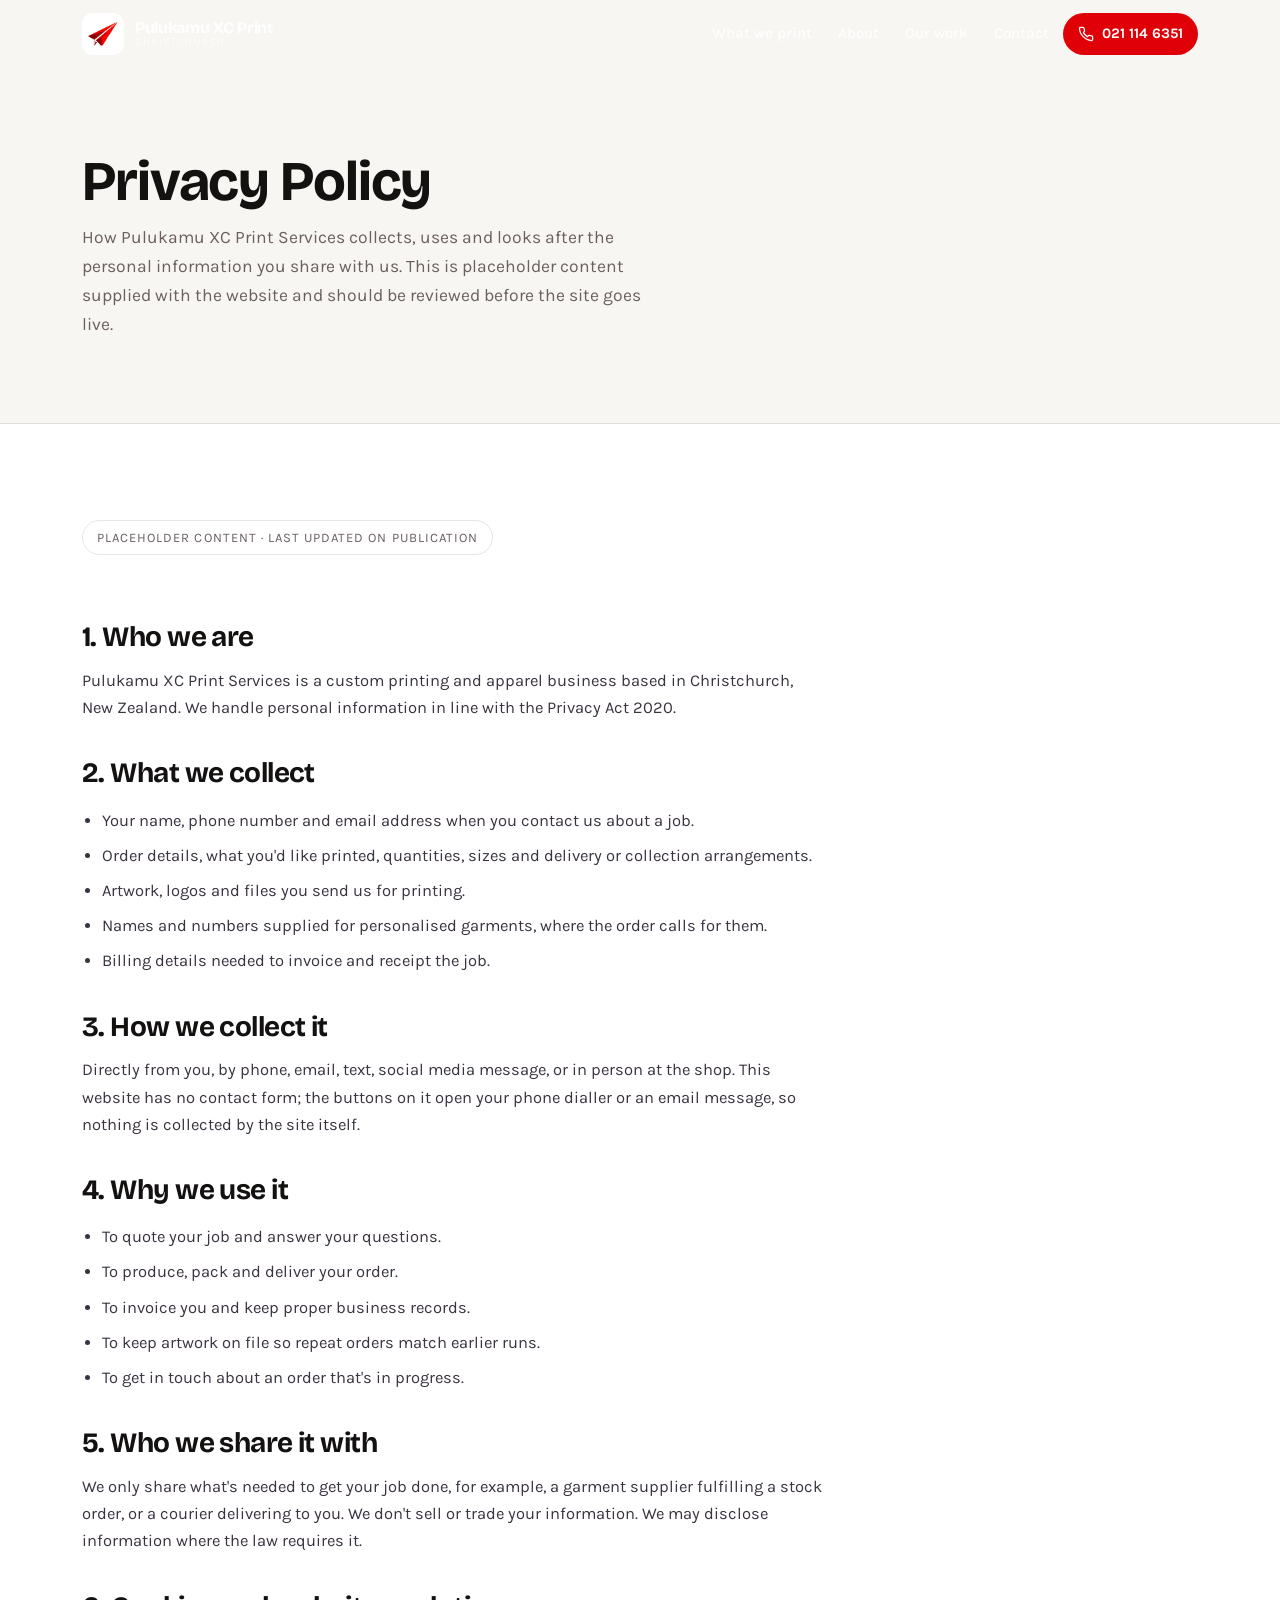
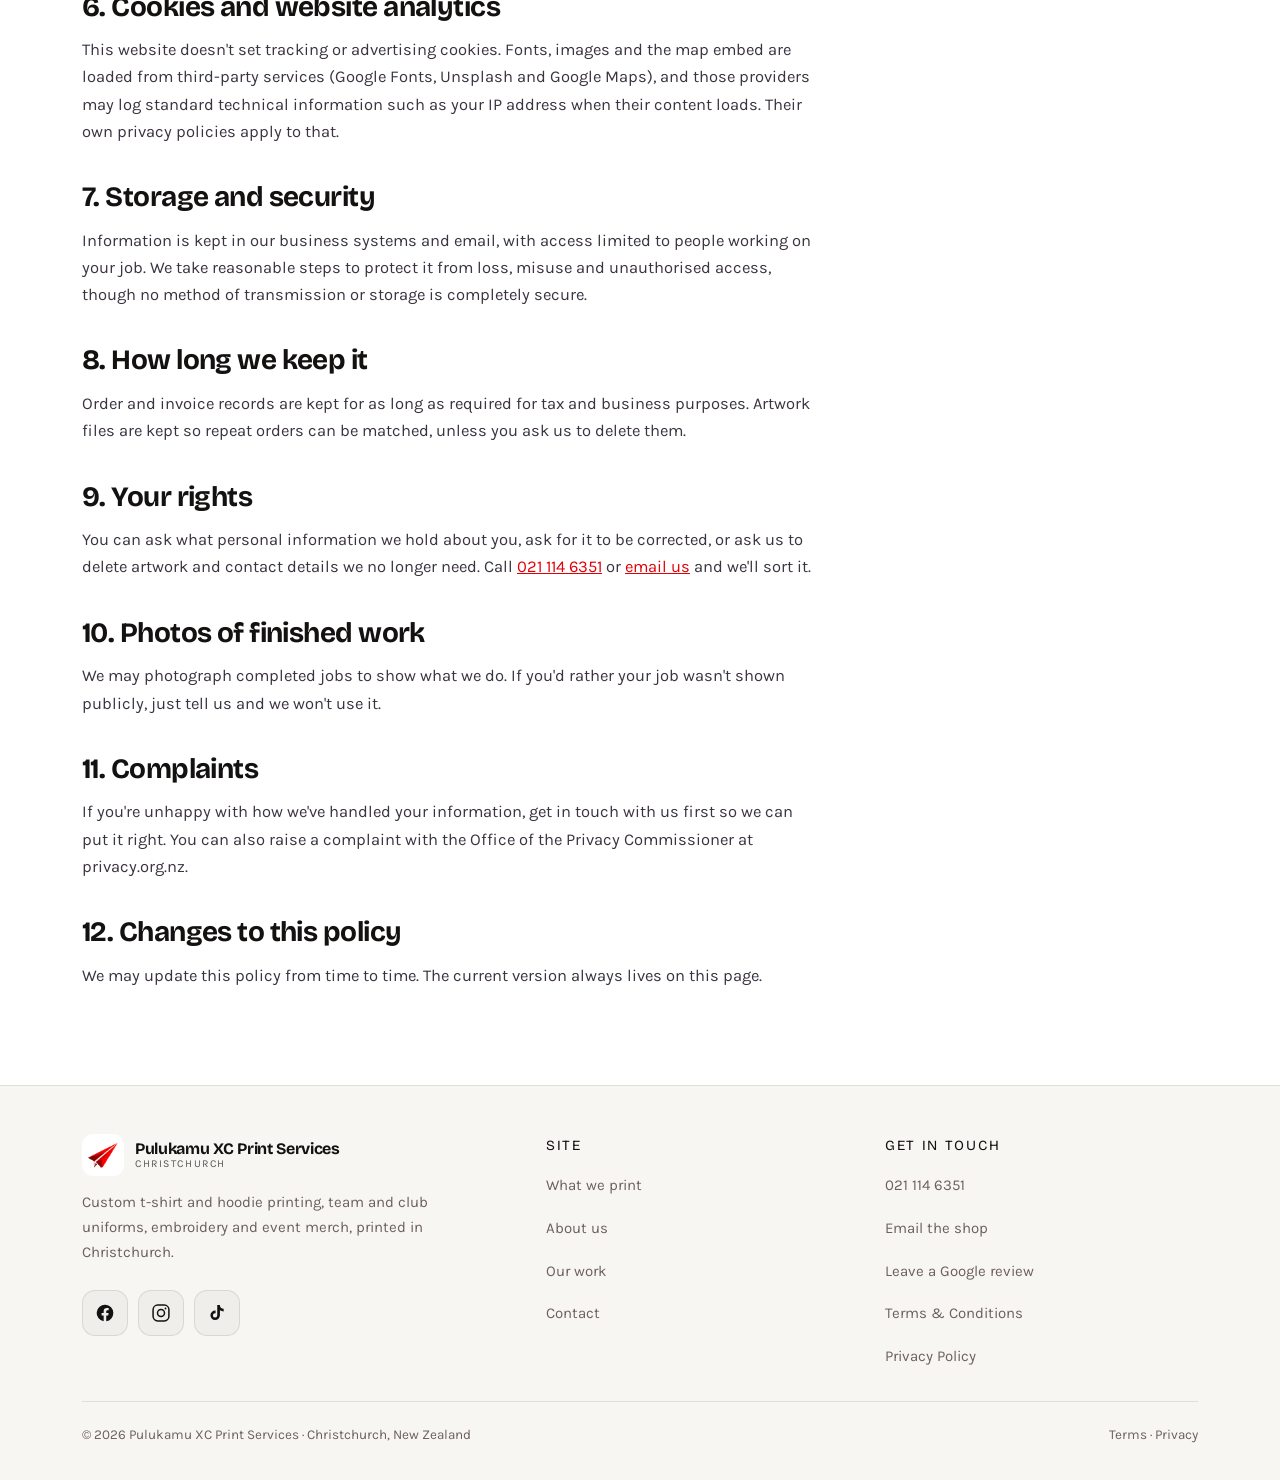
==== commit f10cea3d: "Fix: remove example reviews and the Reviews section and links, 28 Oct 2026 Co-Authored-By: Claude Op" ====
--- a/privacy.html
+++ b/privacy.html
@@ -38,7 +38,6 @@
       <a href="index.html#services">What we print</a>
       <a href="index.html#about">About</a>
       <a href="index.html#work">Our work</a>
-      <a href="index.html#reviews">Reviews</a>
       <a href="index.html#contact">Contact</a>
     </nav>
     <a class="nav__call" href="tel:+6421146351" aria-label="Call Pulukamu XC Print Services on 021 114 6351">
@@ -56,7 +55,6 @@
   <a class="mm-link" href="index.html#services">What we print</a>
   <a class="mm-link" href="index.html#about">About</a>
   <a class="mm-link" href="index.html#work">Our work</a>
-  <a class="mm-link" href="index.html#reviews">Reviews</a>
   <a class="mm-link" href="index.html#contact">Contact</a>
   <a class="btn btn--accent btn--block" href="tel:+6421146351">Call 021 114 6351</a>
 </div>
@@ -156,7 +154,6 @@
           <a href="index.html#services">What we print</a>
           <a href="index.html#about">About us</a>
           <a href="index.html#work">Our work</a>
-          <a href="index.html#reviews">Reviews</a>
           <a href="index.html#contact">Contact</a>
         </div>
       </div>
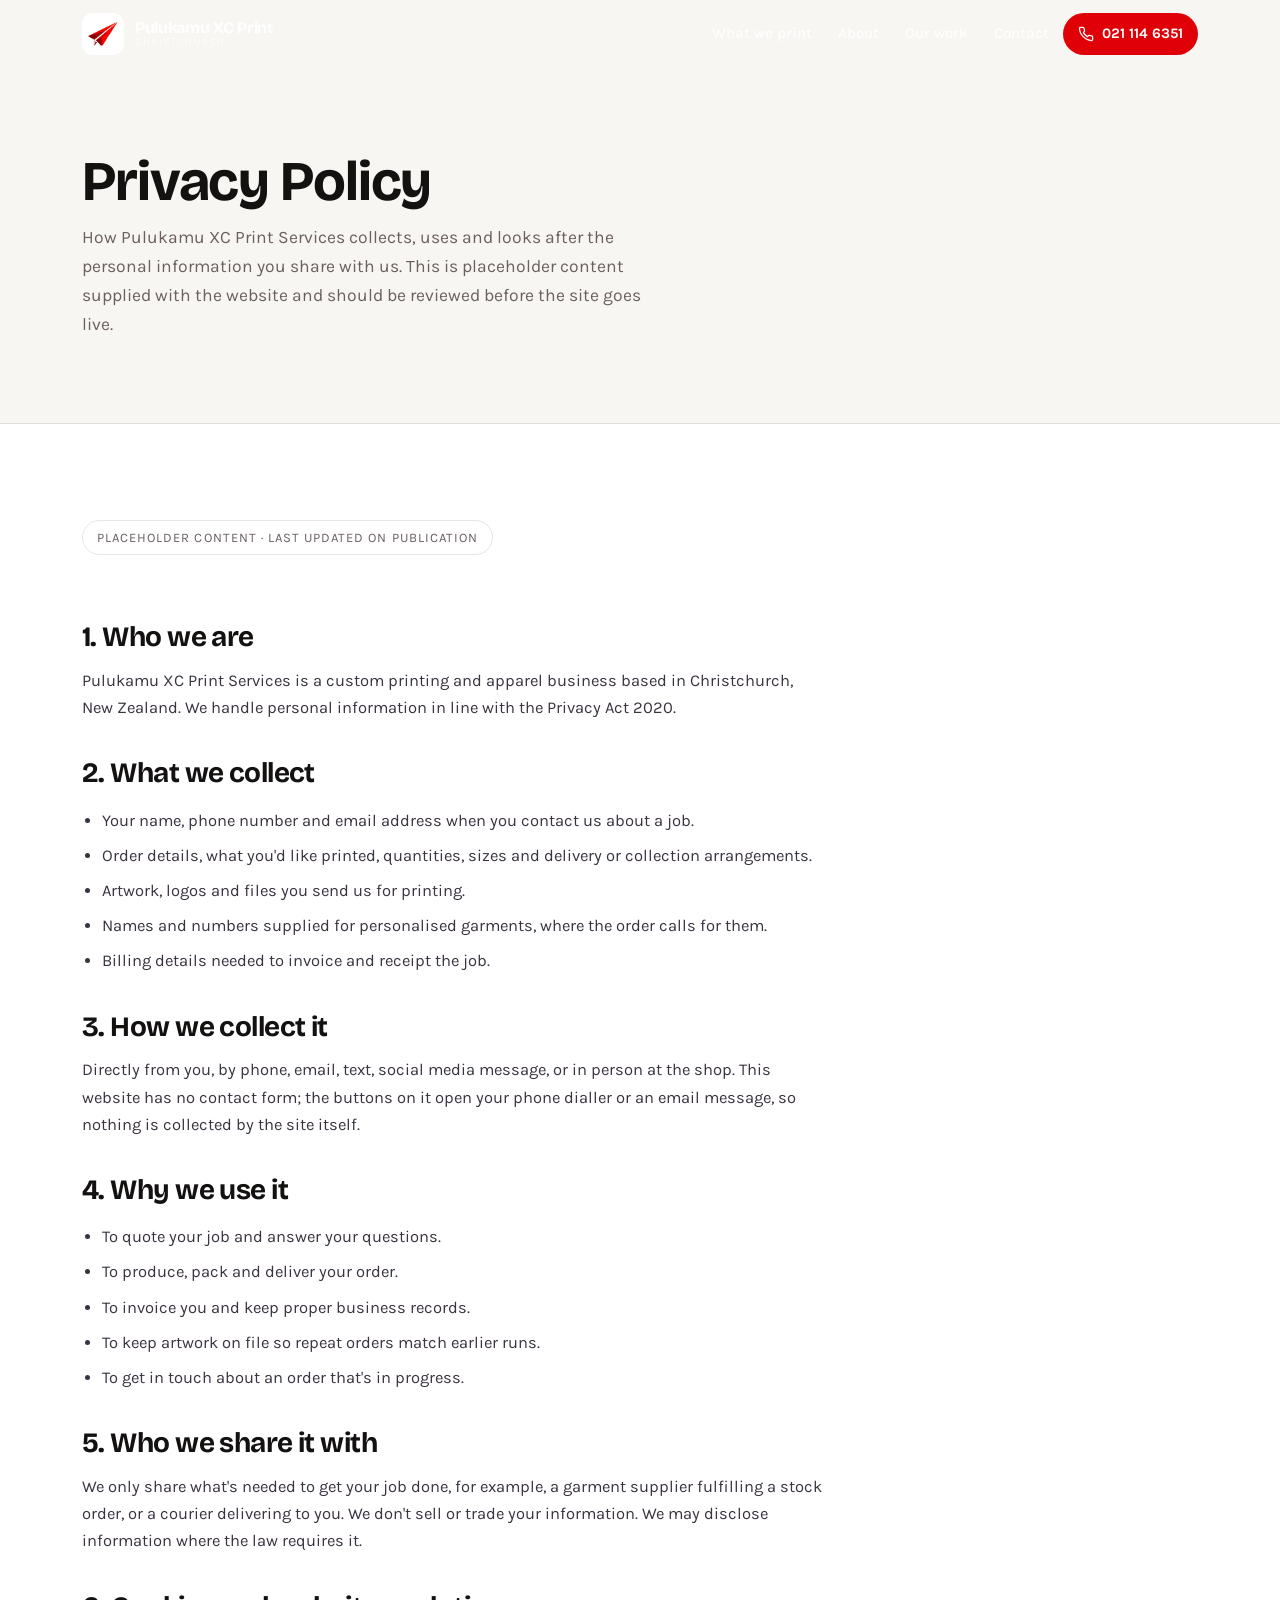
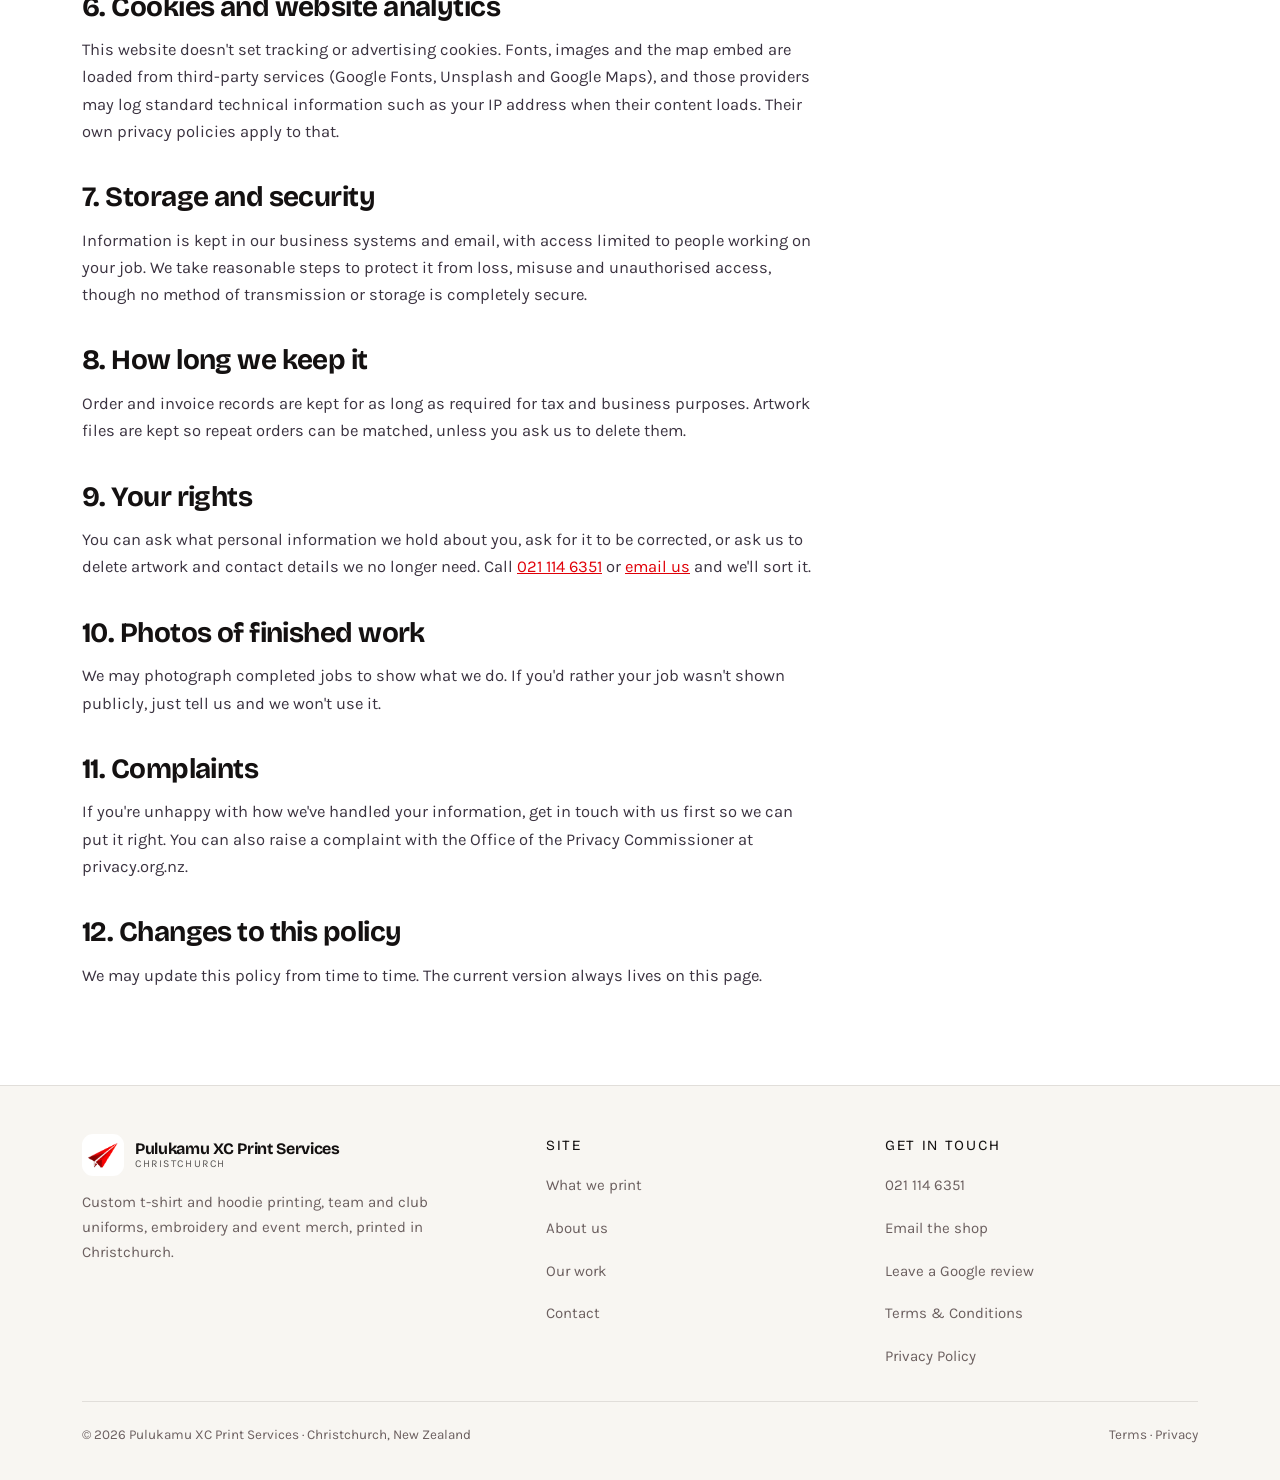
==== commit 7b2bb89f: "Remove social icons that only ran a Facebook, Instagram or TikTok search They were stand-ins from th" ====
--- a/privacy.html
+++ b/privacy.html
@@ -136,17 +136,6 @@
           </span>
         </a>
         <p class="footer__blurb">Custom t-shirt and hoodie printing, team and club uniforms, embroidery and event merch, printed in Christchurch.</p>
-        <div class="socials">
-          <a class="social" href="https://www.facebook.com/search/top?q=Pulukamu%20XC%20Print%20Services" target="_blank" rel="noopener" aria-label="Find Pulukamu XC Print Services on Facebook">
-            <svg viewBox="0 0 24 24" fill="currentColor" aria-hidden="true"><path d="M22 12a10 10 0 1 0-11.6 9.9v-7H7.9V12h2.5V9.8c0-2.5 1.5-3.9 3.8-3.9 1.1 0 2.2.2 2.2.2v2.5h-1.3c-1.2 0-1.6.8-1.6 1.6V12h2.8l-.4 2.9h-2.4v7A10 10 0 0 0 22 12z"/></svg>
-          </a>
-          <a class="social" href="https://www.instagram.com/explore/search/keyword/?q=Pulukamu%20XC%20Print%20Services" target="_blank" rel="noopener" aria-label="Find Pulukamu XC Print Services on Instagram">
-            <svg viewBox="0 0 24 24" fill="none" stroke="currentColor" stroke-width="1.8" stroke-linecap="round" stroke-linejoin="round" aria-hidden="true"><rect x="2.5" y="2.5" width="19" height="19" rx="5.5"/><circle cx="12" cy="12" r="4.2"/><circle cx="17.4" cy="6.6" r="1.1" fill="currentColor" stroke="none"/></svg>
-          </a>
-          <a class="social" href="https://www.tiktok.com/search?q=Pulukamu%20XC%20Print%20Services" target="_blank" rel="noopener" aria-label="Find Pulukamu XC Print Services on TikTok">
-            <svg viewBox="0 0 24 24" fill="currentColor" aria-hidden="true"><path d="M16.6 5.8a4.9 4.9 0 0 1-1.1-3.3h-3.2v12.3a2.6 2.6 0 1 1-2-2.5V9.1a5.7 5.7 0 1 0 5.2 5.7v-6a8 8 0 0 0 4.5 1.4V7a4.8 4.8 0 0 1-3.4-1.2z"/></svg>
-          </a>
-        </div>
       </div>
       <div>
         <div class="footer__ttl">Site</div>
